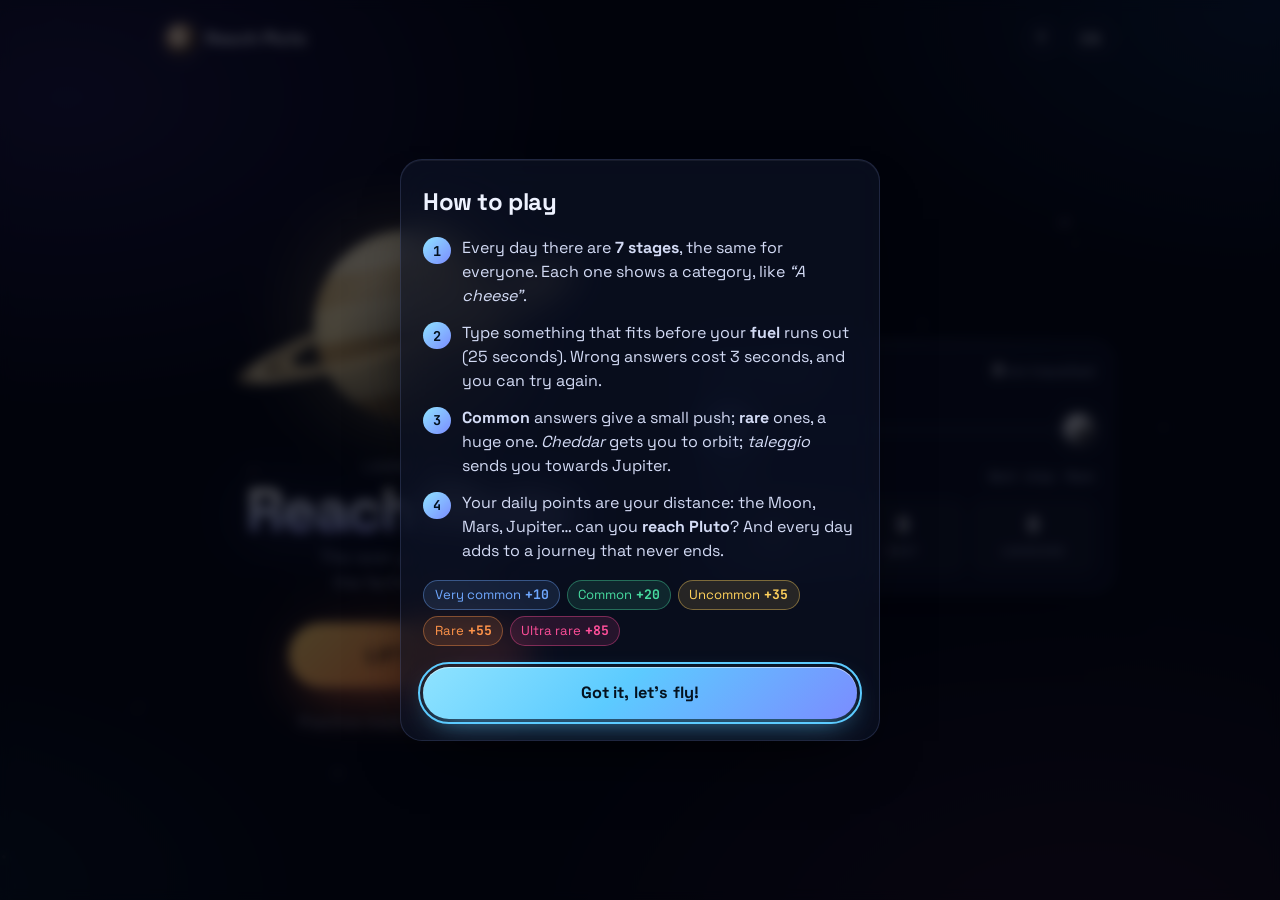
==== index.html @ 8d28c474 "Hasta Plutón: prototipo jugable del juego diario de palabras espacial - Reto diario de 7 etapas en e" ====
<!doctype html>
<html lang="es">
<head>
  <meta charset="utf-8">
  <meta name="viewport" content="width=device-width, initial-scale=1, viewport-fit=cover, interactive-widget=resizes-content">
  <meta name="theme-color" content="#03050e">
  <meta name="description" content="Juego diario de palabras: cuanto más rara tu respuesta, más lejos llega tu cohete.">
  <title>Hasta Plutón</title>
  <link rel="manifest" href="manifest.webmanifest">
  <link rel="icon" href="iconos/icono.svg" type="image/svg+xml">
  <link rel="apple-touch-icon" href="iconos/icono-192.png">
  <link rel="preload" href="fuentes/space-grotesk.woff2" as="font" type="font/woff2" crossorigin>
  <link rel="stylesheet" href="css/estilo.css">
  <script type="module" src="js/app.js"></script>
</head>
<body>
  <!-- Degradados del cohete: definidos una vez, en un SVG que siempre se pinta (si está oculto, no funcionan). -->
  <svg class="definiciones" width="0" height="0" aria-hidden="true" focusable="false">
    <defs>
      <linearGradient id="hp-cuerpo" x1="0" x2="1"><stop offset="0" stop-color="#cfd8ef"/><stop offset=".45" stop-color="#ffffff"/><stop offset="1" stop-color="#9aa6c8"/></linearGradient>
      <linearGradient id="hp-aleta" x1="0" x2="1"><stop offset="0" stop-color="#ff5f6d"/><stop offset="1" stop-color="#c2304a"/></linearGradient>
      <radialGradient id="hp-ventana" cx=".35" cy=".35"><stop offset="0" stop-color="#bff1ff"/><stop offset=".6" stop-color="#3a8dde"/><stop offset="1" stop-color="#173f78"/></radialGradient>
      <linearGradient id="hp-fuego" x1="0" x2="0" y1="0" y2="1"><stop offset="0" stop-color="#fff3b0"/><stop offset=".4" stop-color="#ffb23d"/><stop offset="1" stop-color="#ff4f3d" stop-opacity="0"/></linearGradient>
    </defs>
  </svg>
  <canvas id="cielo" aria-hidden="true"></canvas>
  <div class="nebulosa" aria-hidden="true"></div>

  <div class="app">
    <header class="barra">
      <button class="marca" data-accion="inicio" aria-label="Inicio">
        <span class="marca-logo" aria-hidden="true"></span>
        <span class="marca-nombre" data-t="titulo"></span>
      </button>
      <div class="barra-acciones">
        <button class="boton-icono" data-accion="ayuda" aria-label="?" data-t-aria="comoSeJuega">?</button>
        <button class="selector-idioma" data-accion="idioma" aria-label="Idioma"></button>
      </div>
    </header>

    <!-- ============ INICIO ============ -->
    <main class="pantalla" id="p-inicio">
      <section class="hero">
        <div class="hero-planeta" aria-hidden="true"><div class="planeta planeta-grande" data-planeta="saturno"></div></div>
        <p class="etiqueta" id="inicio-lanzamiento"></p>
        <h1 class="titulo-grande" data-t="titulo"></h1>
        <p class="lema" data-t="lema"></p>
        <button class="boton-despegar" data-accion="jugar">
          <span class="boton-despegar-brillo" aria-hidden="true"></span>
          <span id="texto-despegar" data-t="despegar"></span>
        </button>
        <p class="ya-jugado" id="ya-jugado" hidden></p>
        <div class="acciones-secundarias">
          <button class="boton-texto" data-accion="practica" data-t="practica"></button>
          <span aria-hidden="true">·</span>
          <button class="boton-texto" data-accion="ayuda" data-t="comoSeJuega"></button>
        </div>
      </section>

      <section class="panel viaje" id="panel-viaje">
        <div class="viaje-cabecera">
          <span class="etiqueta" data-t="tuViaje"></span>
          <span class="viaje-km"><b id="viaje-km">0</b> km <span data-t="recorridos"></span></span>
        </div>
        <div class="viaje-pista">
          <div class="viaje-linea"><div class="viaje-hecho" id="viaje-hecho"></div></div>
          <div class="planeta planeta-mini" id="viaje-desde"></div>
          <div class="viaje-cohete" id="viaje-cohete" aria-hidden="true"></div>
          <div class="planeta planeta-mini" id="viaje-hacia"></div>
        </div>
        <div class="viaje-pie"><span id="viaje-desde-txt"></span><span id="viaje-hacia-txt"></span></div>
        <div class="estadisticas" id="estadisticas"></div>
      </section>
    </main>

    <!-- ============ JUEGO ============ -->
    <main class="pantalla" id="p-juego" hidden>
      <aside class="altimetro" aria-hidden="true">
        <div class="altimetro-pista" id="altimetro"></div>
      </aside>

      <section class="juego">
        <div class="juego-cabecera">
          <span class="etiqueta" id="juego-etapa"></span>
          <span class="marcador"><b id="juego-puntos">0</b> <span data-t="puntos"></span></span>
        </div>
        <ol class="etapas" id="etapas"></ol>

        <article class="tarjeta-categoria" id="tarjeta">
          <div class="categoria-icono" id="categoria-icono"></div>
          <h2 class="categoria-nombre" id="categoria-nombre"></h2>

          <div class="combustible" aria-hidden="true">
            <div class="combustible-barra" id="combustible"></div>
          </div>
          <div class="combustible-texto"><span data-t="combustible"></span><b id="segundos">25</b></div>

          <form class="entrada" id="formulario" autocomplete="off">
            <input id="respuesta" name="respuesta" type="text" enterkeyhint="send" autocapitalize="off"
                   autocorrect="off" spellcheck="false" maxlength="60">
            <button type="submit" class="boton-enviar" aria-label="Enviar" data-t-aria="enviar">
              <svg viewBox="0 0 24 24" aria-hidden="true"><path d="M4 12h14M13 6l6 6-6 6" fill="none" stroke="currentColor" stroke-width="2.4" stroke-linecap="round" stroke-linejoin="round"/></svg>
            </button>
          </form>
          <p class="mensaje" id="mensaje" role="status" aria-live="polite"></p>
        </article>

        <!-- Resultado de la etapa -->
        <article class="tarjeta-resultado" id="resultado-etapa" hidden>
          <div class="resultado-puntos" id="resultado-puntos"></div>
          <div class="resultado-rareza" id="resultado-rareza"></div>
          <p class="resultado-respuesta" id="resultado-respuesta"></p>
          <div class="lejanas">
            <span class="etiqueta" data-t="respuestasLejanas"></span>
            <ul id="lejanas"></ul>
          </div>
          <button class="boton-principal" id="boton-siguiente" data-accion="siguiente"></button>
        </article>
      </section>
    </main>

    <!-- ============ RESULTADO ============ -->
    <main class="pantalla" id="p-resultado" hidden>
      <section class="final">
        <div class="final-escena" aria-hidden="true">
          <div class="planeta planeta-final" id="final-planeta"></div>
          <div class="final-cohete"></div>
        </div>
        <p class="etiqueta" id="final-etiqueta"></p>
        <h1 class="final-destino" id="final-destino"></h1>
        <p class="final-puntos"><b id="final-puntos">0</b> <span data-t="puntos"></span></p>
        <ol class="final-etapas" id="final-etapas"></ol>
        <div class="final-acciones">
          <button class="boton-principal" data-accion="compartir" id="boton-compartir" data-t="compartir"></button>
          <button class="boton-secundario" data-accion="otra" id="boton-otra"></button>
        </div>
        <p class="aviso-copiado" id="aviso-copiado" role="status" aria-live="polite"></p>
        <p class="proximo" id="proximo"></p>
      </section>
    </main>
  </div>

  <!-- ============ AYUDA ============ -->
  <dialog class="dialogo" id="dialogo-ayuda">
    <h2 data-t="comoSeJuega"></h2>
    <ol class="ayuda-pasos" id="ayuda-pasos"></ol>
    <div class="ayuda-rarezas" id="ayuda-rarezas"></div>
    <button class="boton-principal" data-accion="cerrar-ayuda" data-t="entendido"></button>
  </dialog>
</body>
</html>
---- css/estilo.css ----
/* ==========================================================================
   Hasta Plutón · Reach Pluto
   Espacio profundo, cristal y luz. Los planetas se dibujan solo con CSS.
   ========================================================================== */

@font-face { font-family: "Space Grotesk"; src: url("../fuentes/space-grotesk.woff2") format("woff2"); font-weight: 300 700; font-display: swap; }
@font-face { font-family: "JetBrains Mono"; src: url("../fuentes/jetbrains-mono.woff2") format("woff2"); font-weight: 400 700; font-display: swap; }

:root {
  color-scheme: dark;
  --fondo: #03050e;
  --texto: #eef2ff;
  --suave: #9aa6c8;
  --tenue: #5f6a8e;
  --cristal: rgba(14, 20, 40, .62);
  --cristal-borde: rgba(150, 175, 255, .16);
  --cristal-brillo: rgba(170, 200, 255, .35);
  --plasma: #5ccbff;
  --nebulosa: #9b7bff;
  --llama: #ff8a3d;
  --peligro: #ff5f6d;

  /* Colores de rareza: de frío (común) a caliente (rarísima) */
  --r0: #4a5373;
  --r1: #6fa8ff;
  --r2: #47dca0;
  --r3: #ffd25c;
  --r4: #ff944a;
  --r5: #ff4f9a;

  --fuente: "Space Grotesk", system-ui, -apple-system, "Segoe UI", Roboto, sans-serif;
  --mono: "JetBrains Mono", ui-monospace, Consolas, monospace;
  --radio: 22px;
}

* { box-sizing: border-box; }
html, body { height: 100%; }
body {
  margin: 0;
  background: var(--fondo);
  color: var(--texto);
  font: 16px/1.5 var(--fuente);
  -webkit-font-smoothing: antialiased;
  overflow-x: hidden;
}
button { font: inherit; color: inherit; cursor: pointer; }
[hidden] { display: none !important; }
.definiciones { position: absolute; width: 0; height: 0; overflow: hidden; }
b { font-weight: 700; }

/* ---------- Fondo: estrellas (canvas) + nebulosas ---------- */
#cielo { position: fixed; inset: 0; width: 100%; height: 100%; z-index: -2; display: block; }
.nebulosa {
  position: fixed; inset: -20%; z-index: -1; pointer-events: none;
  background:
    radial-gradient(40% 35% at 18% 22%, rgba(110, 80, 255, .20), transparent 70%),
    radial-gradient(35% 30% at 85% 15%, rgba(40, 140, 255, .16), transparent 70%),
    radial-gradient(45% 40% at 75% 90%, rgba(255, 90, 160, .10), transparent 70%),
    radial-gradient(30% 25% at 10% 85%, rgba(60, 200, 255, .08), transparent 70%);
  animation: deriva 60s ease-in-out infinite alternate;
}
@keyframes deriva { to { transform: translate(3%, -2%) rotate(3deg) scale(1.05); } }

/* ---------- Estructura ---------- */
.app {
  min-height: 100%;
  max-width: 560px;
  margin: 0 auto;
  padding: calc(env(safe-area-inset-top, 0px) + .75rem) 16px calc(env(safe-area-inset-bottom, 0px) + 2rem);
  display: flex; flex-direction: column;
}
.pantalla { flex: 1; display: flex; flex-direction: column; animation: entrar .5s cubic-bezier(.2, .8, .2, 1); }
@keyframes entrar { from { opacity: 0; transform: translateY(14px) scale(.985); } to { opacity: 1; transform: none; } }

.barra { display: flex; align-items: center; justify-content: space-between; gap: .75rem; margin-bottom: .5rem; }
.marca { display: flex; align-items: center; gap: .6rem; background: none; border: 0; padding: .25rem 0; }
.marca-logo {
  width: 30px; height: 30px; border-radius: 50%;
  background: radial-gradient(circle at 35% 30%, #f6e2c7, #c49a74 45%, #5a3d28 80%);
  box-shadow: 0 0 18px rgba(240, 200, 150, .35), inset -6px -5px 10px rgba(0, 0, 0, .55);
  position: relative;
}
.marca-logo::after { /* el «corazón» de Plutón */
  content: ""; position: absolute; left: 9px; top: 13px; width: 11px; height: 9px;
  background: rgba(255, 245, 230, .75); border-radius: 50% 50% 45% 55%;
  filter: blur(.5px);
}
.marca-nombre { font-weight: 700; letter-spacing: .02em; font-size: 1.05rem; }
.barra-acciones { display: flex; gap: .5rem; }
.boton-icono, .selector-idioma {
  height: 38px; min-width: 38px; padding: 0 .75rem;
  border-radius: 999px;
  border: 1px solid var(--cristal-borde);
  background: rgba(14, 20, 40, .55);
  backdrop-filter: blur(10px); -webkit-backdrop-filter: blur(10px);
  font-weight: 600; font-size: .9rem;
  transition: border-color .2s, background .2s;
}
.boton-icono:hover, .selector-idioma:hover { border-color: rgba(150, 190, 255, .45); background: rgba(30, 44, 80, .6); }
.selector-idioma { font-family: var(--mono); letter-spacing: .08em; }

.etiqueta {
  margin: 0;
  font: 600 .72rem var(--mono);
  letter-spacing: .18em; text-transform: uppercase;
  color: var(--suave);
}

/* Paneles de cristal */
.panel, .tarjeta-categoria, .tarjeta-resultado, .dialogo {
  position: relative;
  background: var(--cristal);
  border: 1px solid var(--cristal-borde);
  border-radius: var(--radio);
  backdrop-filter: blur(16px) saturate(130%);
  -webkit-backdrop-filter: blur(16px) saturate(130%);
  box-shadow: 0 30px 60px -30px rgba(0, 0, 0, .9), inset 0 1px 0 rgba(255, 255, 255, .06);
}
.panel::before, .tarjeta-categoria::before, .tarjeta-resultado::before {
  content: ""; position: absolute; inset: 0 12% auto; height: 1px;
  background: linear-gradient(90deg, transparent, var(--cristal-brillo), transparent);
}

/* ---------- Botones ---------- */
.boton-principal, .boton-secundario {
  display: inline-flex; align-items: center; justify-content: center; gap: .5rem;
  min-height: 52px; padding: 0 1.6rem;
  border-radius: 999px;
  font-weight: 700; font-size: 1.02rem; letter-spacing: .01em;
  transition: transform .15s, box-shadow .2s, filter .2s;
}
.boton-principal {
  border: 0;
  color: #04121f;
  background: linear-gradient(135deg, #8fe3ff, #5ccbff 45%, #7b8cff);
  box-shadow: 0 10px 30px -10px rgba(92, 203, 255, .8), inset 0 1px 0 rgba(255, 255, 255, .5);
}
.boton-principal:hover { filter: brightness(1.08); box-shadow: 0 14px 36px -10px rgba(92, 203, 255, 1); }
.boton-principal:active, .boton-secundario:active { transform: scale(.97); }
.boton-secundario { border: 1px solid var(--cristal-borde); background: rgba(14, 20, 40, .55); }
.boton-secundario:hover { border-color: rgba(150, 190, 255, .45); }
.boton-texto { background: none; border: 0; color: var(--suave); padding: .35rem .2rem; font-size: .95rem; }
.boton-texto:hover { color: var(--texto); }
:focus-visible { outline: 2px solid var(--plasma); outline-offset: 3px; }

/* ==========================================================================
   PLANETAS (solo CSS)
   ========================================================================== */
.planeta {
  --t: 64px;
  position: relative;
  width: var(--t); height: var(--t);
  border-radius: 50%;
  flex: none;
  background: var(--superficie, #888);
  box-shadow: 0 0 calc(var(--t) * .45) var(--halo, rgba(150, 180, 255, .25));
}
/* Sombreado de volumen: luz desde arriba a la izquierda */
.planeta::after {
  content: ""; position: absolute; inset: 0; border-radius: 50%;
  background: radial-gradient(circle at 32% 28%, rgba(255, 255, 255, .28), transparent 32%),
              radial-gradient(circle at 70% 75%, rgba(0, 0, 0, .72), transparent 62%);
  box-shadow: inset calc(var(--t) * -.12) calc(var(--t) * -.1) calc(var(--t) * .2) rgba(0, 0, 0, .55);
}

.planeta[data-planeta="tierra"], .planeta[data-planeta="orbita"] {
  --superficie:
    radial-gradient(ellipse 30% 22% at 38% 40%, #4fbf6a 60%, transparent 62%),
    radial-gradient(ellipse 22% 30% at 64% 62%, #3da95c 60%, transparent 62%),
    radial-gradient(ellipse 40% 12% at 50% 12%, rgba(255, 255, 255, .85) 50%, transparent 55%),
    radial-gradient(circle at 40% 35%, #6cc2ff, #1f6fe0 55%, #0c2c6e);
  --halo: rgba(80, 160, 255, .45);
}
.planeta[data-planeta="orbita"]::before {
  content: ""; position: absolute; inset: -22%; border-radius: 50%;
  border: 1.5px dashed rgba(150, 200, 255, .5);
  transform: rotateX(70deg); animation: orbitar 8s linear infinite;
}
.planeta[data-planeta="luna"] {
  --superficie:
    radial-gradient(circle at 30% 40%, #9a9da6 9%, transparent 10%),
    radial-gradient(circle at 62% 30%, #a3a6ae 6%, transparent 7%),
    radial-gradient(circle at 55% 65%, #8f929b 12%, transparent 13%),
    radial-gradient(circle at 40% 35%, #f0f1f4, #c3c6cf 55%, #6e727c);
  --halo: rgba(220, 225, 240, .35);
}
.planeta[data-planeta="marte"] {
  --superficie:
    radial-gradient(ellipse 30% 10% at 50% 6%, rgba(255, 240, 230, .8) 50%, transparent 55%),
    radial-gradient(ellipse 35% 18% at 45% 55%, #9c3a1c 50%, transparent 55%),
    radial-gradient(circle at 40% 35%, #ffb08a, #e0602f 50%, #6a1f0b);
  --halo: rgba(255, 110, 60, .45);
}
.planeta[data-planeta="asteroides"] {
  border-radius: 46% 54% 42% 58% / 55% 45% 55% 45%;
  --superficie:
    radial-gradient(circle at 30% 60%, #6e6152 10%, transparent 11%),
    radial-gradient(circle at 65% 35%, #6e6152 7%, transparent 8%),
    radial-gradient(circle at 40% 35%, #c8b8a2, #8b7a64 55%, #3a3127);
  --halo: rgba(200, 180, 150, .25);
}
.planeta[data-planeta="asteroides"]::before {
  content: ""; position: absolute; width: 28%; height: 24%; right: -30%; top: -8%;
  border-radius: 45% 55% 50% 50%;
  background: radial-gradient(circle at 35% 35%, #c2b29c, #6c5d4b);
  box-shadow: calc(var(--t) * -1.3) calc(var(--t) * 1.05) 0 calc(var(--t) * -.04) #8b7a64,
              calc(var(--t) * .15) calc(var(--t) * .95) 0 calc(var(--t) * -.06) #7a6a56;
}
.planeta[data-planeta="jupiter"] {
  --superficie:
    radial-gradient(ellipse 16% 10% at 64% 64%, #c4552e 60%, transparent 65%),
    linear-gradient(176deg, #e9d3b2 0 12%, #c98d5a 12% 20%, #f3e2c4 20% 30%, #b8743f 30% 40%,
                    #ecd4ae 40% 52%, #c4865a 52% 60%, #f1dfbf 60% 72%, #a8683b 72% 80%, #e2c49b 80%);
  --halo: rgba(240, 180, 110, .4);
}
.planeta[data-planeta="saturno"] {
  --superficie: linear-gradient(170deg, #f6e6b8 0 22%, #e2c27f 22% 36%, #f3dfa6 36% 52%, #cfa865 52% 64%, #eed79c 64% 80%, #c49d5c 80%);
  --halo: rgba(245, 215, 140, .4);
  overflow: visible;
}
.planeta[data-planeta="saturno"]::before {
  content: ""; position: absolute; left: -45%; right: -45%; top: 36%; bottom: 36%;
  border-radius: 50%;
  background: radial-gradient(ellipse at center, transparent 47%, rgba(230, 205, 150, .95) 49%,
              rgba(200, 170, 110, .6) 58%, rgba(250, 230, 180, .9) 62%, rgba(180, 150, 100, .5) 70%, transparent 72%);
  transform: rotate(-18deg);
  z-index: 2;
  /* La mitad trasera del anillo pasa por detrás del planeta: se oculta donde coincide con el disco
     (círculo de radio t/2 en el centro) en la mitad superior del anillo. */
  -webkit-mask-image: radial-gradient(circle at 50% 50%, transparent calc(var(--t) * .5 - .5px), #000 calc(var(--t) * .5 + .5px)),
                      linear-gradient(to bottom, transparent 50%, #000 50%);
  mask-image: radial-gradient(circle at 50% 50%, transparent calc(var(--t) * .5 - .5px), #000 calc(var(--t) * .5 + .5px)),
              linear-gradient(to bottom, transparent 50%, #000 50%);
  -webkit-mask-composite: source-over;
  mask-composite: add;
}
.planeta[data-planeta="urano"] {
  --superficie: radial-gradient(circle at 40% 35%, #e3fbfc, #8fe0e8 45%, #2c8c9c 80%, #11444d);
  --halo: rgba(120, 230, 240, .45);
}
.planeta[data-planeta="neptuno"] {
  --superficie:
    radial-gradient(ellipse 18% 10% at 40% 58%, #1a2c8a 60%, transparent 65%),
    radial-gradient(circle at 40% 35%, #a9c4ff, #3b62e6 50%, #13207a 85%);
  --halo: rgba(80, 120, 255, .5);
}
.planeta[data-planeta="pluton"] {
  --superficie:
    radial-gradient(ellipse 22% 20% at 58% 58%, rgba(255, 246, 232, .95) 55%, transparent 62%),
    radial-gradient(circle at 40% 35%, #f6e2c7, #c49a74 50%, #4a3424 85%);
  --halo: rgba(240, 210, 170, .4);
}
.planeta[data-planeta="kuiper"] {
  border-radius: 48% 52% 44% 56% / 52% 46% 54% 48%;
  --superficie: radial-gradient(circle at 40% 35%, #ffffff, #b9d6f2 45%, #5a7896 85%);
  --halo: rgba(190, 220, 255, .55);
}
.planeta[data-planeta="voyager"] {
  --superficie: radial-gradient(circle, #fff 0 8%, #b8d0ff 14%, rgba(80, 110, 220, .4) 35%, transparent 62%);
  --halo: rgba(170, 200, 255, .7);
  animation: latido 2.4s ease-in-out infinite;
}
.planeta[data-planeta="voyager"]::after { display: none; }
@keyframes latido { 50% { transform: scale(.85); opacity: .75; } }
@keyframes orbitar { to { transform: rotateX(70deg) rotate(360deg); } }

/* ==========================================================================
   COHETE (SVG generado en app.js)
   ========================================================================== */
.cohete { width: 100%; height: 100%; overflow: visible; }
.cohete .llama { transform-origin: 50% 0%; transform-box: fill-box; animation: llama .12s ease-in-out infinite alternate; }
.cohete .llama-interior { transform-origin: 50% 0%; transform-box: fill-box; animation: llama .09s ease-in-out infinite alternate-reverse; }
@keyframes llama { from { transform: scaleY(.82) scaleX(.94); } to { transform: scaleY(1.12) scaleX(1.04); } }

/* ==========================================================================
   INICIO
   ========================================================================== */
.hero { text-align: center; padding: 1.25rem 0 1.5rem; display: flex; flex-direction: column; align-items: center; }
.hero-planeta { height: 190px; display: grid; place-items: center; margin-bottom: .25rem; }
.planeta-grande { --t: 132px; animation: flotar 7s ease-in-out infinite; }
@keyframes flotar { 50% { transform: translateY(-10px) rotate(2deg); } }
.titulo-grande {
  margin: .35rem 0 .3rem;
  font-size: clamp(2.6rem, 11vw, 3.8rem);
  line-height: 1;
  font-weight: 700;
  letter-spacing: -.035em;
  background: linear-gradient(180deg, #ffffff 20%, #b9c8ff 70%, #8f7dff);
  -webkit-background-clip: text; background-clip: text; color: transparent;
  filter: drop-shadow(0 6px 30px rgba(120, 140, 255, .35));
}
.lema { text-wrap: balance; margin: 0 0 1.75rem; color: var(--suave); font-size: 1.05rem; max-width: 30ch; }

.boton-despegar {
  position: relative; overflow: hidden;
  min-width: 240px; min-height: 64px; padding: 0 2.5rem;
  border: 0; border-radius: 999px;
  font-size: 1.25rem; font-weight: 700; letter-spacing: .04em; text-transform: uppercase;
  color: #1a0a02;
  background: linear-gradient(135deg, #ffd36b, #ff8a3d 55%, #ff5f6d);
  box-shadow: 0 0 0 1px rgba(255, 200, 150, .35), 0 18px 50px -14px rgba(255, 120, 60, .95), 0 0 80px -20px rgba(255, 140, 80, .8);
  transition: transform .2s, box-shadow .2s;
  animation: respirar 3s ease-in-out infinite;
}
.boton-despegar:hover { transform: translateY(-2px) scale(1.02); }
.boton-despegar:active { transform: scale(.97); }
@keyframes respirar { 50% { box-shadow: 0 0 0 1px rgba(255, 200, 150, .5), 0 22px 60px -12px rgba(255, 120, 60, 1), 0 0 110px -16px rgba(255, 140, 80, 1); } }
.boton-despegar-brillo {
  position: absolute; inset: 0;
  background: linear-gradient(105deg, transparent 35%, rgba(255, 255, 255, .55) 50%, transparent 65%);
  transform: translateX(-120%);
  animation: brillo 3.4s ease-in-out infinite;
}
@keyframes brillo { 60%, 100% { transform: translateX(120%); } }
.boton-despegar.secundario {
  color: var(--texto);
  background: linear-gradient(135deg, rgba(60, 80, 140, .7), rgba(30, 40, 80, .7));
  box-shadow: 0 0 0 1px var(--cristal-borde), 0 18px 40px -18px rgba(0, 0, 0, .9);
  animation: none;
  font-size: 1rem; text-transform: none; letter-spacing: 0;
}
.ya-jugado { text-wrap: balance; margin: 1rem 0 0; color: var(--suave); font-size: .95rem; }
.ya-jugado b { font-family: var(--mono); color: var(--texto); }
.acciones-secundarias { display: flex; align-items: center; gap: .5rem; margin-top: 1.1rem; color: var(--tenue); }

.viaje { padding: 1.1rem 1.2rem 1.2rem; }
.viaje-cabecera { display: flex; justify-content: space-between; align-items: baseline; gap: .5rem; flex-wrap: wrap; }
.viaje-km { color: var(--suave); font-size: .9rem; }
.viaje-km b { font: 700 1.05rem var(--mono); color: var(--texto); }
.viaje-pista { position: relative; display: flex; align-items: center; justify-content: space-between; height: 64px; margin: .9rem 0 .4rem; }
.planeta-mini { --t: 30px; z-index: 1; }
.viaje-linea { position: absolute; left: 22px; right: 22px; top: 50%; height: 2px; background: repeating-linear-gradient(90deg, rgba(150, 180, 255, .35) 0 6px, transparent 6px 12px); }
.viaje-hecho { height: 100%; width: 0; background: linear-gradient(90deg, rgba(255, 138, 61, 0), var(--llama)); box-shadow: 0 0 12px rgba(255, 138, 61, .8); transition: width 1.2s cubic-bezier(.2, .8, .2, 1); }
.viaje-cohete { position: absolute; top: 50%; width: 34px; height: 34px; transform: translate(-50%, -50%) rotate(90deg); left: 22px; transition: left 1.2s cubic-bezier(.2, .8, .2, 1); z-index: 2; filter: drop-shadow(0 0 8px rgba(92, 203, 255, .7)); }
.viaje-pie { display: flex; justify-content: space-between; font: .78rem var(--mono); color: var(--suave); }
.estadisticas { display: grid; grid-template-columns: repeat(3, 1fr); gap: .5rem; margin-top: 1rem; }
.estadistica { text-align: center; padding: .6rem .3rem; border-radius: 14px; background: rgba(255, 255, 255, .03); border: 1px solid rgba(150, 175, 255, .08); }
.estadistica b { display: block; font: 700 1.3rem var(--mono); }
.estadistica span { font-size: .72rem; color: var(--suave); text-transform: uppercase; letter-spacing: .08em; }

/* ==========================================================================
   JUEGO
   ========================================================================== */
#p-juego { gap: .9rem; }
.juego { display: flex; flex-direction: column; gap: .9rem; }
.juego-cabecera { display: flex; justify-content: space-between; align-items: baseline; }
.marcador { color: var(--suave); }
.marcador b { font: 700 1.5rem var(--mono); color: var(--texto); display: inline-block; min-width: 2ch; text-align: right; }
.marcador b.sube { animation: sube .6s ease-out; }
@keyframes sube { 30% { transform: scale(1.35); color: var(--r3); text-shadow: 0 0 20px var(--r3); } }

.etapas { list-style: none; margin: 0; padding: 0; display: grid; grid-template-columns: repeat(7, 1fr); gap: .4rem; }
.etapas li { height: 6px; border-radius: 999px; background: rgba(150, 175, 255, .14); transition: background .4s, box-shadow .4s; }
.etapas li.actual { background: rgba(150, 200, 255, .5); animation: parpadeo 1.4s ease-in-out infinite; }
.etapas li[data-r] { background: var(--c); box-shadow: 0 0 10px var(--c); }
@keyframes parpadeo { 50% { opacity: .45; } }

/* Altímetro: horizontal en móvil, vertical en pantallas anchas */
.altimetro { position: relative; height: 54px; margin: 0 6px; }
.altimetro-pista { position: absolute; inset: 0; }
.altimetro-pista::before { content: ""; position: absolute; left: 0; right: 0; top: 50%; height: 2px; background: repeating-linear-gradient(90deg, rgba(150, 180, 255, .3) 0 4px, transparent 4px 9px); }
.alt-planeta { position: absolute; top: 50%; left: var(--pos); transform: translate(-50%, -50%); display: grid; place-items: center; }
.alt-planeta .planeta { --t: 16px; transition: transform .4s, filter .4s; }
.alt-planeta.pasado .planeta { transform: scale(1.35); filter: brightness(1.3); }
.alt-planeta span { display: none; }
.alt-cohete { position: absolute; top: 50%; left: var(--pos); width: 30px; height: 30px; transform: translate(-50%, -50%) rotate(90deg); transition: left 1s cubic-bezier(.2, .9, .25, 1.15), bottom 1s cubic-bezier(.2, .9, .25, 1.15); z-index: 2; filter: drop-shadow(0 0 8px rgba(92, 203, 255, .8)); }
.alt-estela { position: absolute; top: calc(50% - 1px); left: 0; width: var(--pos); height: 3px; background: linear-gradient(90deg, transparent, var(--llama)); box-shadow: 0 0 10px var(--llama); transition: width 1s cubic-bezier(.2, .9, .25, 1.15), height 1s cubic-bezier(.2, .9, .25, 1.15); border-radius: 3px; }

.tarjeta-categoria { padding: 1.6rem 1.25rem 1.25rem; text-align: center; overflow: hidden; }
.tarjeta-categoria.entra { animation: tarjeta-entra .55s cubic-bezier(.2, .9, .3, 1.2); }
@keyframes tarjeta-entra { from { opacity: 0; transform: translateY(30px) scale(.92) rotateX(12deg); } }
.categoria-icono {
  width: 84px; height: 84px; margin: 0 auto .75rem;
  display: grid; place-items: center;
  font-size: 2.6rem;
  border-radius: 50%;
  background: radial-gradient(circle at 35% 30%, rgba(140, 170, 255, .35), rgba(60, 80, 160, .15) 60%, transparent 72%);
  box-shadow: 0 0 0 1px rgba(150, 180, 255, .2), 0 0 40px -6px rgba(110, 140, 255, .55);
  animation: flotar 5s ease-in-out infinite;
}
.categoria-nombre { text-wrap: balance; margin: 0 0 1.2rem; font-size: clamp(1.6rem, 7vw, 2.15rem); line-height: 1.1; letter-spacing: -.02em; font-weight: 700; }

.combustible { height: 10px; border-radius: 999px; background: rgba(255, 255, 255, .06); overflow: hidden; border: 1px solid rgba(150, 175, 255, .12); }
.combustible-barra {
  height: 100%; width: 100%;
  border-radius: 999px;
  background: linear-gradient(90deg, #5ccbff, #8f7dff 60%, #ff8a3d);
  box-shadow: 0 0 14px rgba(120, 160, 255, .7);
  transform-origin: left;
}
.combustible-texto { display: flex; justify-content: space-between; margin: .4rem .1rem 1rem; font: .72rem var(--mono); letter-spacing: .14em; text-transform: uppercase; color: var(--suave); }
.combustible-texto b { color: var(--texto); font-size: .85rem; letter-spacing: 0; }
.tarjeta-categoria.poco .combustible-barra { background: linear-gradient(90deg, #ff5f6d, #ff8a3d); box-shadow: 0 0 16px rgba(255, 95, 109, .9); animation: alarma .5s ease-in-out infinite alternate; }
.tarjeta-categoria.poco .combustible-texto b { color: var(--peligro); }
@keyframes alarma { to { opacity: .55; } }

.entrada { display: flex; gap: .5rem; }
.entrada input {
  flex: 1; min-width: 0;
  height: 58px; padding: 0 1.1rem;
  border-radius: 18px;
  border: 1px solid rgba(150, 175, 255, .25);
  background: rgba(3, 6, 18, .7);
  color: var(--texto);
  font: 500 1.2rem var(--fuente);
  transition: border-color .2s, box-shadow .2s;
}
.entrada input::placeholder { color: var(--tenue); }
.entrada input:focus { outline: none; border-color: var(--plasma); box-shadow: 0 0 0 4px rgba(92, 203, 255, .15), 0 0 30px -8px rgba(92, 203, 255, .6); }
.entrada.error input { border-color: var(--peligro); box-shadow: 0 0 0 4px rgba(255, 95, 109, .15); animation: temblor .4s; }
@keyframes temblor { 20%, 60% { transform: translateX(-7px); } 40%, 80% { transform: translateX(7px); } }
.boton-enviar {
  width: 58px; height: 58px; flex: none;
  border: 0; border-radius: 18px;
  display: grid; place-items: center;
  color: #04121f;
  background: linear-gradient(135deg, #8fe3ff, #5ccbff 50%, #7b8cff);
  box-shadow: 0 8px 24px -8px rgba(92, 203, 255, .9);
}
.boton-enviar svg { width: 26px; height: 26px; }
.mensaje { min-height: 1.5em; margin: .7rem 0 0; font-size: .95rem; color: var(--suave); }
.mensaje.error { color: #ff9aa4; }

/* Resultado de cada etapa */
.tarjeta-resultado { padding: 1.6rem 1.25rem 1.3rem; text-align: center; --c: var(--r0); animation: tarjeta-entra .5s cubic-bezier(.2, .9, .3, 1.2); }
.resultado-puntos { font: 700 clamp(3.2rem, 15vw, 4.6rem) var(--mono); line-height: 1; color: var(--c); text-shadow: 0 0 40px var(--c); letter-spacing: -.04em; }
.resultado-rareza {
  display: inline-block; margin: .7rem 0 .2rem;
  padding: .25rem .8rem; border-radius: 999px;
  font: 700 .78rem var(--mono); letter-spacing: .14em; text-transform: uppercase;
  color: var(--c); background: color-mix(in srgb, var(--c) 14%, transparent); border: 1px solid color-mix(in srgb, var(--c) 45%, transparent);
}
.resultado-respuesta { margin: .5rem 0 1.1rem; font-size: 1.25rem; font-weight: 600; }
.resultado-respuesta small { display: block; font-size: .8rem; color: var(--suave); font-weight: 400; }
.lejanas { text-align: left; padding: .9rem 1rem; border-radius: 16px; background: rgba(255, 255, 255, .03); border: 1px solid rgba(150, 175, 255, .08); margin-bottom: 1.2rem; }
.lejanas ul { list-style: none; margin: .55rem 0 0; padding: 0; display: flex; flex-wrap: wrap; gap: .4rem; }
.lejanas li { padding: .3rem .7rem; border-radius: 999px; font-size: .92rem; background: color-mix(in srgb, var(--c) 12%, transparent); border: 1px solid color-mix(in srgb, var(--c) 35%, transparent); }
.lejanas li small { font-family: var(--mono); color: var(--c); margin-left: .3rem; }
.tarjeta-resultado .boton-principal { width: 100%; }

/* Puntos flotantes y explosión de partículas */
.flotante { position: fixed; z-index: 50; pointer-events: none; font: 700 2.4rem var(--mono); color: var(--c); text-shadow: 0 0 24px var(--c); animation: flotante 1.3s cubic-bezier(.15, .8, .3, 1) forwards; }
@keyframes flotante { 0% { opacity: 0; transform: translate(-50%, 10px) scale(.6); } 20% { opacity: 1; transform: translate(-50%, -20px) scale(1.15); } 100% { opacity: 0; transform: translate(-50%, -110px) scale(1); } }
.particula { position: fixed; z-index: 49; width: 8px; height: 8px; border-radius: 50%; pointer-events: none; background: var(--c); box-shadow: 0 0 10px var(--c); animation: particula 1.1s cubic-bezier(.1, .7, .3, 1) forwards; }
@keyframes particula { to { transform: translate(var(--dx), var(--dy)) scale(0); opacity: 0; } }

/* ==========================================================================
   RESULTADO FINAL
   ========================================================================== */
.final { text-align: center; display: flex; flex-direction: column; align-items: center; padding-top: .5rem; }
.final-escena { position: relative; width: 260px; height: 230px; margin-bottom: .5rem; }
.planeta-final { --t: 168px; position: absolute; left: 50%; top: 50%; transform: translate(-50%, -50%); animation: aparecer-planeta 1.4s cubic-bezier(.2, .8, .2, 1); }
@keyframes aparecer-planeta { from { opacity: 0; transform: translate(-50%, -50%) scale(.3); filter: blur(10px); } }
.final-cohete { position: absolute; width: 46px; height: 46px; left: 8%; bottom: 6%; transform: rotate(45deg); animation: llegar 1.8s cubic-bezier(.15, .85, .3, 1); filter: drop-shadow(0 0 10px rgba(92, 203, 255, .8)); z-index: 3; }
@keyframes llegar { from { left: -30%; bottom: -40%; opacity: 0; } }
.final-destino {
  margin: .25rem 0 .1rem;
  font-size: clamp(2.2rem, 10vw, 3.2rem); line-height: 1.05; letter-spacing: -.03em;
  background: linear-gradient(180deg, #fff 30%, #c6d2ff);
  -webkit-background-clip: text; background-clip: text; color: transparent;
}
.final-puntos { margin: 0 0 1.1rem; color: var(--suave); font-size: 1.05rem; }
.final-puntos b { font: 700 1.6rem var(--mono); color: var(--texto); }
.final-etapas { list-style: none; margin: 0 0 1.3rem; padding: 0; width: 100%; display: grid; gap: .45rem; }
.final-etapas li {
  display: grid; grid-template-columns: 2rem 1fr auto; align-items: center; gap: .6rem;
  padding: .55rem .8rem; border-radius: 14px; text-align: left;
  background: linear-gradient(90deg, color-mix(in srgb, var(--c) 16%, transparent), rgba(14, 20, 40, .5) 60%);
  border: 1px solid color-mix(in srgb, var(--c) 30%, transparent);
  animation: entrar .5s both;
}
.final-etapas .fe-icono { font-size: 1.3rem; }
.final-etapas .fe-texto { min-width: 0; }
.final-etapas .fe-texto small { display: block; color: var(--suave); font-size: .76rem; }
.final-etapas .fe-texto span { display: block; font-weight: 600; white-space: nowrap; overflow: hidden; text-overflow: ellipsis; }
.final-etapas .fe-puntos { font: 700 1rem var(--mono); color: var(--c); }
.final-acciones { display: flex; flex-wrap: wrap; justify-content: center; gap: .6rem; width: 100%; }
.final-acciones > * { flex: 1 1 180px; }
.aviso-copiado { min-height: 1.4em; margin: .7rem 0 0; color: var(--r2); font-size: .92rem; }
.proximo { margin: .4rem 0 0; color: var(--suave); font-size: .92rem; }
.proximo b { font-family: var(--mono); color: var(--texto); }

/* ==========================================================================
   AYUDA
   ========================================================================== */
.dialogo { width: min(92vw, 480px); max-height: 88vh; padding: 1.5rem 1.4rem 1.3rem; color: var(--texto); overflow: auto; }
.dialogo::backdrop { background: rgba(2, 4, 12, .7); backdrop-filter: blur(6px); }
.dialogo[open] { animation: entrar .35s cubic-bezier(.2, .8, .2, 1); }
.dialogo h2 { margin: 0 0 1rem; font-size: 1.5rem; letter-spacing: -.02em; }
.ayuda-pasos { margin: 0 0 1.1rem; padding: 0; list-style: none; counter-reset: paso; display: grid; gap: .8rem; }
.ayuda-pasos li { counter-increment: paso; position: relative; padding-left: 2.4rem; color: #d3dbf5; }
.ayuda-pasos li::before {
  content: counter(paso); position: absolute; left: 0; top: .05rem;
  width: 1.7rem; height: 1.7rem; border-radius: 50%; display: grid; place-items: center;
  font: 700 .85rem var(--mono); color: #04121f; background: linear-gradient(135deg, #8fe3ff, #7b8cff);
}
.ayuda-rarezas { display: flex; flex-wrap: wrap; gap: .4rem; margin-bottom: 1.3rem; }
.ayuda-rarezas span { padding: .25rem .65rem; border-radius: 999px; font-size: .82rem; color: var(--c); background: color-mix(in srgb, var(--c) 12%, transparent); border: 1px solid color-mix(in srgb, var(--c) 40%, transparent); }
.ayuda-rarezas span b { font-family: var(--mono); margin-left: .25rem; }
.dialogo .boton-principal { width: 100%; }

/* ==========================================================================
   Pantallas anchas
   ========================================================================== */
@media (min-width: 900px) {
  .app { max-width: 980px; padding-top: 1.25rem; }
  #p-inicio { display: grid; grid-template-columns: 1.15fr 1fr; align-items: center; gap: 2.5rem; }
  .hero { padding: 2rem 0; }
  .hero-planeta { height: 260px; }
  .planeta-grande { --t: 190px; }
  #p-juego { display: grid; grid-template-columns: 120px minmax(0, 600px); justify-content: center; gap: 2rem; align-items: start; }
  .altimetro { height: min(70vh, 620px); margin: 3.2rem 0 0; }
  .altimetro-pista::before { left: 50%; right: auto; top: 0; bottom: 0; width: 2px; height: auto;
    background: repeating-linear-gradient(180deg, rgba(150, 180, 255, .3) 0 4px, transparent 4px 9px); }
  .alt-planeta { left: 50%; top: auto; bottom: var(--pos); transform: translate(-50%, 50%); }
  .alt-planeta .planeta { --t: 22px; }
  .alt-planeta span { display: block; position: absolute; left: calc(50% + 20px); white-space: nowrap; font: .68rem var(--mono); color: var(--tenue); letter-spacing: .06em; }
  .alt-planeta.pasado span { color: var(--suave); }
  .alt-cohete { left: 50%; top: auto; bottom: var(--pos); transform: translate(-50%, 50%); width: 38px; height: 38px; transition: bottom 1s cubic-bezier(.2, .9, .25, 1.15); }
  .alt-estela { left: calc(50% - 1.5px); top: auto; bottom: 0; width: 3px; height: var(--pos); background: linear-gradient(0deg, transparent, var(--llama)); }
  .final-escena { width: 320px; height: 280px; }
  .planeta-final { --t: 210px; }
}

@media (prefers-reduced-motion: reduce) {
  *, *::before, *::after { animation: none !important; transition: none !important; }
}
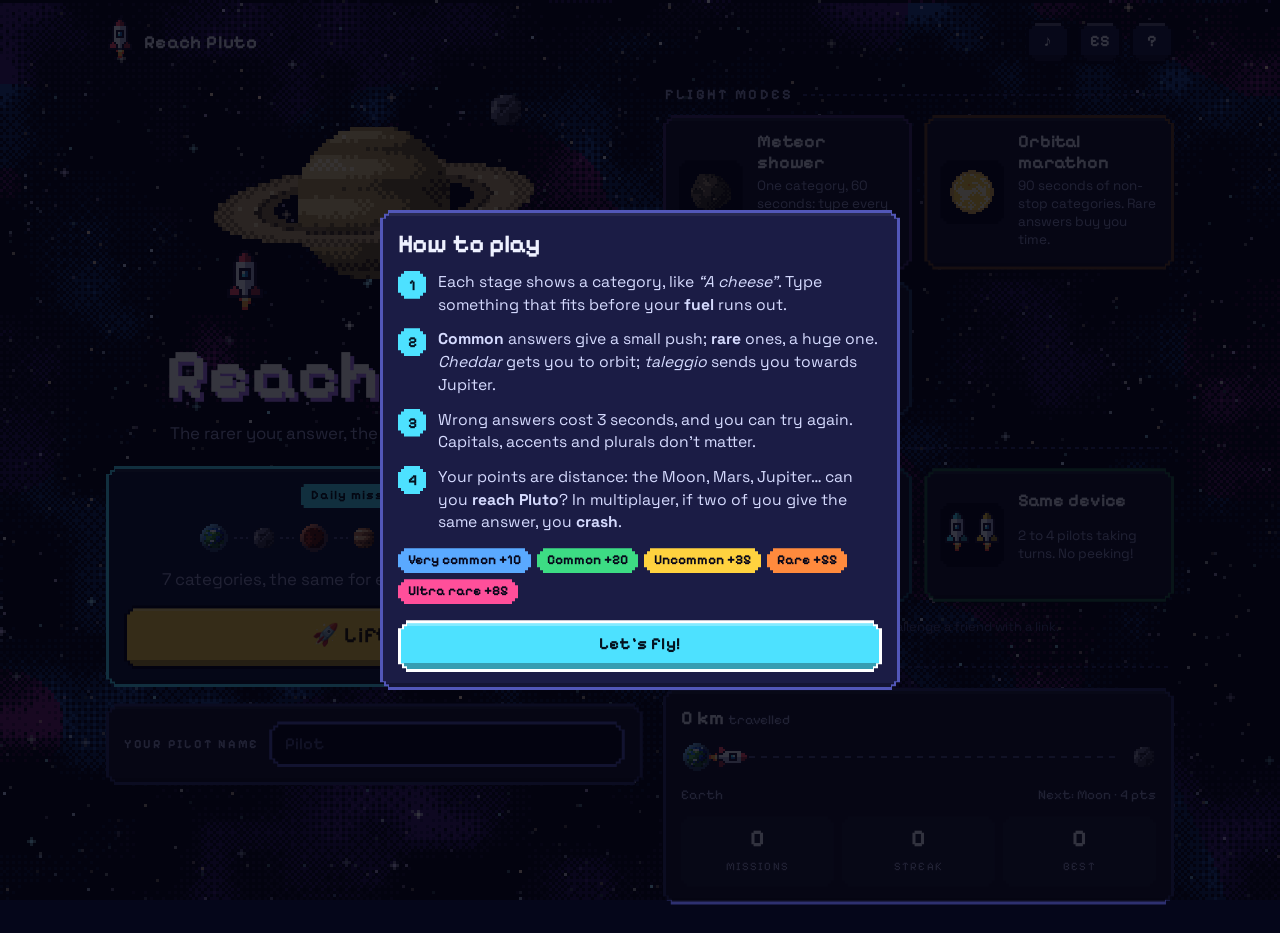
==== commit ad28acc1: "Rediseño pixel art, modos nuevos y multijugador - Interfaz nueva en pixel art: planetas y cohetes pr" ====
--- a/index.html
+++ b/index.html
@@ -3,149 +3,42 @@
 <head>
   <meta charset="utf-8">
   <meta name="viewport" content="width=device-width, initial-scale=1, viewport-fit=cover, interactive-widget=resizes-content">
-  <meta name="theme-color" content="#03050e">
+  <meta name="theme-color" content="#05061a">
   <meta name="description" content="Juego diario de palabras: cuanto más rara tu respuesta, más lejos llega tu cohete.">
   <title>Hasta Plutón</title>
   <link rel="manifest" href="manifest.webmanifest">
   <link rel="icon" href="iconos/icono.svg" type="image/svg+xml">
   <link rel="apple-touch-icon" href="iconos/icono-192.png">
-  <link rel="preload" href="fuentes/space-grotesk.woff2" as="font" type="font/woff2" crossorigin>
+  <link rel="preload" href="fuentes/pixelify-sans.woff2" as="font" type="font/woff2" crossorigin>
   <link rel="stylesheet" href="css/estilo.css">
   <script type="module" src="js/app.js"></script>
 </head>
 <body>
-  <!-- Degradados del cohete: definidos una vez, en un SVG que siempre se pinta (si está oculto, no funcionan). -->
-  <svg class="definiciones" width="0" height="0" aria-hidden="true" focusable="false">
-    <defs>
-      <linearGradient id="hp-cuerpo" x1="0" x2="1"><stop offset="0" stop-color="#cfd8ef"/><stop offset=".45" stop-color="#ffffff"/><stop offset="1" stop-color="#9aa6c8"/></linearGradient>
-      <linearGradient id="hp-aleta" x1="0" x2="1"><stop offset="0" stop-color="#ff5f6d"/><stop offset="1" stop-color="#c2304a"/></linearGradient>
-      <radialGradient id="hp-ventana" cx=".35" cy=".35"><stop offset="0" stop-color="#bff1ff"/><stop offset=".6" stop-color="#3a8dde"/><stop offset="1" stop-color="#173f78"/></radialGradient>
-      <linearGradient id="hp-fuego" x1="0" x2="0" y1="0" y2="1"><stop offset="0" stop-color="#fff3b0"/><stop offset=".4" stop-color="#ffb23d"/><stop offset="1" stop-color="#ff4f3d" stop-opacity="0"/></linearGradient>
-    </defs>
-  </svg>
-  <canvas id="cielo" aria-hidden="true"></canvas>
-  <div class="nebulosa" aria-hidden="true"></div>
+  <canvas id="fondo" aria-hidden="true"></canvas>
 
   <div class="app">
     <header class="barra">
-      <button class="marca" data-accion="inicio" aria-label="Inicio">
-        <span class="marca-logo" aria-hidden="true"></span>
-        <span class="marca-nombre" data-t="titulo"></span>
+      <button class="marca" id="ir-inicio" aria-label="Inicio">
+        <i data-cohete="#ff4f6a" data-escala="2"></i>
+        <span id="marca-nombre">Hasta Plutón</span>
       </button>
       <div class="barra-acciones">
-        <button class="boton-icono" data-accion="ayuda" aria-label="?" data-t-aria="comoSeJuega">?</button>
-        <button class="selector-idioma" data-accion="idioma" aria-label="Idioma"></button>
+        <button class="btn icono" id="boton-sonido" aria-label="Sonido">♪</button>
+        <button class="btn icono" id="boton-idioma" aria-label="Idioma">EN</button>
+        <button class="btn icono" id="boton-ayuda" aria-label="?">?</button>
       </div>
     </header>
 
-    <!-- ============ INICIO ============ -->
-    <main class="pantalla" id="p-inicio">
-      <section class="hero">
-        <div class="hero-planeta" aria-hidden="true"><div class="planeta planeta-grande" data-planeta="saturno"></div></div>
-        <p class="etiqueta" id="inicio-lanzamiento"></p>
-        <h1 class="titulo-grande" data-t="titulo"></h1>
-        <p class="lema" data-t="lema"></p>
-        <button class="boton-despegar" data-accion="jugar">
-          <span class="boton-despegar-brillo" aria-hidden="true"></span>
-          <span id="texto-despegar" data-t="despegar"></span>
-        </button>
-        <p class="ya-jugado" id="ya-jugado" hidden></p>
-        <div class="acciones-secundarias">
-          <button class="boton-texto" data-accion="practica" data-t="practica"></button>
-          <span aria-hidden="true">·</span>
-          <button class="boton-texto" data-accion="ayuda" data-t="comoSeJuega"></button>
-        </div>
-      </section>
-
-      <section class="panel viaje" id="panel-viaje">
-        <div class="viaje-cabecera">
-          <span class="etiqueta" data-t="tuViaje"></span>
-          <span class="viaje-km"><b id="viaje-km">0</b> km <span data-t="recorridos"></span></span>
-        </div>
-        <div class="viaje-pista">
-          <div class="viaje-linea"><div class="viaje-hecho" id="viaje-hecho"></div></div>
-          <div class="planeta planeta-mini" id="viaje-desde"></div>
-          <div class="viaje-cohete" id="viaje-cohete" aria-hidden="true"></div>
-          <div class="planeta planeta-mini" id="viaje-hacia"></div>
-        </div>
-        <div class="viaje-pie"><span id="viaje-desde-txt"></span><span id="viaje-hacia-txt"></span></div>
-        <div class="estadisticas" id="estadisticas"></div>
-      </section>
-    </main>
-
-    <!-- ============ JUEGO ============ -->
-    <main class="pantalla" id="p-juego" hidden>
-      <aside class="altimetro" aria-hidden="true">
-        <div class="altimetro-pista" id="altimetro"></div>
-      </aside>
-
-      <section class="juego">
-        <div class="juego-cabecera">
-          <span class="etiqueta" id="juego-etapa"></span>
-          <span class="marcador"><b id="juego-puntos">0</b> <span data-t="puntos"></span></span>
-        </div>
-        <ol class="etapas" id="etapas"></ol>
-
-        <article class="tarjeta-categoria" id="tarjeta">
-          <div class="categoria-icono" id="categoria-icono"></div>
-          <h2 class="categoria-nombre" id="categoria-nombre"></h2>
-
-          <div class="combustible" aria-hidden="true">
-            <div class="combustible-barra" id="combustible"></div>
-          </div>
-          <div class="combustible-texto"><span data-t="combustible"></span><b id="segundos">25</b></div>
-
-          <form class="entrada" id="formulario" autocomplete="off">
-            <input id="respuesta" name="respuesta" type="text" enterkeyhint="send" autocapitalize="off"
-                   autocorrect="off" spellcheck="false" maxlength="60">
-            <button type="submit" class="boton-enviar" aria-label="Enviar" data-t-aria="enviar">
-              <svg viewBox="0 0 24 24" aria-hidden="true"><path d="M4 12h14M13 6l6 6-6 6" fill="none" stroke="currentColor" stroke-width="2.4" stroke-linecap="round" stroke-linejoin="round"/></svg>
-            </button>
-          </form>
-          <p class="mensaje" id="mensaje" role="status" aria-live="polite"></p>
-        </article>
-
-        <!-- Resultado de la etapa -->
-        <article class="tarjeta-resultado" id="resultado-etapa" hidden>
-          <div class="resultado-puntos" id="resultado-puntos"></div>
-          <div class="resultado-rareza" id="resultado-rareza"></div>
-          <p class="resultado-respuesta" id="resultado-respuesta"></p>
-          <div class="lejanas">
-            <span class="etiqueta" data-t="respuestasLejanas"></span>
-            <ul id="lejanas"></ul>
-          </div>
-          <button class="boton-principal" id="boton-siguiente" data-accion="siguiente"></button>
-        </article>
-      </section>
-    </main>
-
-    <!-- ============ RESULTADO ============ -->
-    <main class="pantalla" id="p-resultado" hidden>
-      <section class="final">
-        <div class="final-escena" aria-hidden="true">
-          <div class="planeta planeta-final" id="final-planeta"></div>
-          <div class="final-cohete"></div>
-        </div>
-        <p class="etiqueta" id="final-etiqueta"></p>
-        <h1 class="final-destino" id="final-destino"></h1>
-        <p class="final-puntos"><b id="final-puntos">0</b> <span data-t="puntos"></span></p>
-        <ol class="final-etapas" id="final-etapas"></ol>
-        <div class="final-acciones">
-          <button class="boton-principal" data-accion="compartir" id="boton-compartir" data-t="compartir"></button>
-          <button class="boton-secundario" data-accion="otra" id="boton-otra"></button>
-        </div>
-        <p class="aviso-copiado" id="aviso-copiado" role="status" aria-live="polite"></p>
-        <p class="proximo" id="proximo"></p>
-      </section>
-    </main>
+    <main id="pantalla" class="pantalla"></main>
   </div>
 
-  <!-- ============ AYUDA ============ -->
   <dialog class="dialogo" id="dialogo-ayuda">
-    <h2 data-t="comoSeJuega"></h2>
-    <ol class="ayuda-pasos" id="ayuda-pasos"></ol>
-    <div class="ayuda-rarezas" id="ayuda-rarezas"></div>
-    <button class="boton-principal" data-accion="cerrar-ayuda" data-t="entendido"></button>
+    <div class="caja clara">
+      <h2 id="ayuda-titulo"></h2>
+      <ol class="ayuda-pasos" id="ayuda-pasos"></ol>
+      <div class="ayuda-rarezas" id="ayuda-rarezas"></div>
+      <button class="btn cian ancho" id="cerrar-ayuda"></button>
+    </div>
   </dialog>
 </body>
 </html>
--- a/css/estilo.css
+++ b/css/estilo.css
@@ -1,525 +1,413 @@
 /* ==========================================================================
-   Hasta Plutón · Reach Pluto
-   Espacio profundo, cristal y luz. Los planetas se dibujan solo con CSS.
-   ========================================================================== */
-
+   Hasta Plutón · pixel art moderno
+   Paneles y botones con esquinas en escalón, sombras duras, tipografía pixel,
+   sprites en <canvas> escalados con image-rendering: pixelated.
+   ========================================================================== */
+
+@font-face { font-family: "Pixelify Sans"; src: url("../fuentes/pixelify-sans.woff2") format("woff2"); font-weight: 400 700; font-display: swap; }
 @font-face { font-family: "Space Grotesk"; src: url("../fuentes/space-grotesk.woff2") format("woff2"); font-weight: 300 700; font-display: swap; }
-@font-face { font-family: "JetBrains Mono"; src: url("../fuentes/jetbrains-mono.woff2") format("woff2"); font-weight: 400 700; font-display: swap; }
 
 :root {
   color-scheme: dark;
-  --fondo: #03050e;
-  --texto: #eef2ff;
-  --suave: #9aa6c8;
-  --tenue: #5f6a8e;
-  --cristal: rgba(14, 20, 40, .62);
-  --cristal-borde: rgba(150, 175, 255, .16);
-  --cristal-brillo: rgba(170, 200, 255, .35);
-  --plasma: #5ccbff;
-  --nebulosa: #9b7bff;
-  --llama: #ff8a3d;
-  --peligro: #ff5f6d;
-
-  /* Colores de rareza: de frío (común) a caliente (rarísima) */
-  --r0: #4a5373;
-  --r1: #6fa8ff;
-  --r2: #47dca0;
-  --r3: #ffd25c;
-  --r4: #ff944a;
-  --r5: #ff4f9a;
-
-  --fuente: "Space Grotesk", system-ui, -apple-system, "Segoe UI", Roboto, sans-serif;
-  --mono: "JetBrains Mono", ui-monospace, Consolas, monospace;
-  --radio: 22px;
+  --fondo: #05061a;
+  --tinta: #eef1ff;
+  --tenue: #9a9fd0;
+  --apagado: #4c5087;
+  --panel: #12132f;
+  --panel-2: #1b1c45;
+  --borde: #2e3070;
+  --borde-claro: #5257b8;
+  --negro: #07071a;
+
+  --cian: #4de1ff;
+  --rosa: #ff4f9a;
+  --amarillo: #ffd23f;
+  --naranja: #ff8a3d;
+  --verde: #3ddc84;
+  --violeta: #b77dff;
+  --rojo: #ff4f6a;
+
+  --pixel: "Pixelify Sans", ui-monospace, monospace;
+  --texto: "Space Grotesk", system-ui, sans-serif;
+
+  /* Esquinas en escalón: dos peldaños de 4 px (exterior) y de 3 px (interior) */
+  --muesca: polygon(0 8px, 4px 8px, 4px 4px, 8px 4px, 8px 0, calc(100% - 8px) 0, calc(100% - 8px) 4px, calc(100% - 4px) 4px, calc(100% - 4px) 8px, 100% 8px,
+    100% calc(100% - 8px), calc(100% - 4px) calc(100% - 8px), calc(100% - 4px) calc(100% - 4px), calc(100% - 8px) calc(100% - 4px), calc(100% - 8px) 100%,
+    8px 100%, 8px calc(100% - 4px), 4px calc(100% - 4px), 4px calc(100% - 8px), 0 calc(100% - 8px));
+  --muesca-int: polygon(0 6px, 3px 6px, 3px 3px, 6px 3px, 6px 0, calc(100% - 6px) 0, calc(100% - 6px) 3px, calc(100% - 3px) 3px, calc(100% - 3px) 6px, 100% 6px,
+    100% calc(100% - 6px), calc(100% - 3px) calc(100% - 6px), calc(100% - 3px) calc(100% - 3px), calc(100% - 6px) calc(100% - 3px), calc(100% - 6px) 100%,
+    6px 100%, 6px calc(100% - 3px), 3px calc(100% - 3px), 3px calc(100% - 6px), 0 calc(100% - 6px));
+  --muesca-chica: polygon(0 3px, 3px 3px, 3px 0, calc(100% - 3px) 0, calc(100% - 3px) 3px, 100% 3px, 100% calc(100% - 3px), calc(100% - 3px) calc(100% - 3px),
+    calc(100% - 3px) 100%, 3px 100%, 3px calc(100% - 3px), 0 calc(100% - 3px));
 }
 
 * { box-sizing: border-box; }
-html, body { height: 100%; }
+html, body { min-height: 100%; }
 body {
   margin: 0;
   background: var(--fondo);
-  color: var(--texto);
-  font: 16px/1.5 var(--fuente);
-  -webkit-font-smoothing: antialiased;
+  color: var(--tinta);
+  font: 400 16px/1.45 var(--pixel);
   overflow-x: hidden;
 }
-button { font: inherit; color: inherit; cursor: pointer; }
+button { font: inherit; color: inherit; cursor: pointer; background: none; border: 0; padding: 0; }
+input { font: inherit; }
 [hidden] { display: none !important; }
-.definiciones { position: absolute; width: 0; height: 0; overflow: hidden; }
-b { font-weight: 700; }
-
-/* ---------- Fondo: estrellas (canvas) + nebulosas ---------- */
-#cielo { position: fixed; inset: 0; width: 100%; height: 100%; z-index: -2; display: block; }
-.nebulosa {
-  position: fixed; inset: -20%; z-index: -1; pointer-events: none;
-  background:
-    radial-gradient(40% 35% at 18% 22%, rgba(110, 80, 255, .20), transparent 70%),
-    radial-gradient(35% 30% at 85% 15%, rgba(40, 140, 255, .16), transparent 70%),
-    radial-gradient(45% 40% at 75% 90%, rgba(255, 90, 160, .10), transparent 70%),
-    radial-gradient(30% 25% at 10% 85%, rgba(60, 200, 255, .08), transparent 70%);
-  animation: deriva 60s ease-in-out infinite alternate;
-}
-@keyframes deriva { to { transform: translate(3%, -2%) rotate(3deg) scale(1.05); } }
+p { font-family: var(--texto); }
+
+/* Sprites en canvas: tamaño = píxeles del sprite × --escala */
+canvas.pixel { --escala: 3; width: calc(var(--w, 16) * var(--escala) * 1px); image-rendering: pixelated; image-rendering: crisp-edges; display: block; }
+
+#fondo { position: fixed; inset: 0; width: 100vw; height: 100vh; z-index: -1; image-rendering: pixelated; }
 
 /* ---------- Estructura ---------- */
 .app {
-  min-height: 100%;
-  max-width: 560px;
-  margin: 0 auto;
-  padding: calc(env(safe-area-inset-top, 0px) + .75rem) 16px calc(env(safe-area-inset-bottom, 0px) + 2rem);
+  max-width: 1100px; margin: 0 auto;
+  min-height: 100vh;
+  padding: calc(env(safe-area-inset-top, 0px) + 10px) 16px calc(env(safe-area-inset-bottom, 0px) + 28px);
   display: flex; flex-direction: column;
 }
-.pantalla { flex: 1; display: flex; flex-direction: column; animation: entrar .5s cubic-bezier(.2, .8, .2, 1); }
-@keyframes entrar { from { opacity: 0; transform: translateY(14px) scale(.985); } to { opacity: 1; transform: none; } }
-
-.barra { display: flex; align-items: center; justify-content: space-between; gap: .75rem; margin-bottom: .5rem; }
-.marca { display: flex; align-items: center; gap: .6rem; background: none; border: 0; padding: .25rem 0; }
-.marca-logo {
-  width: 30px; height: 30px; border-radius: 50%;
-  background: radial-gradient(circle at 35% 30%, #f6e2c7, #c49a74 45%, #5a3d28 80%);
-  box-shadow: 0 0 18px rgba(240, 200, 150, .35), inset -6px -5px 10px rgba(0, 0, 0, .55);
-  position: relative;
-}
-.marca-logo::after { /* el «corazón» de Plutón */
-  content: ""; position: absolute; left: 9px; top: 13px; width: 11px; height: 9px;
-  background: rgba(255, 245, 230, .75); border-radius: 50% 50% 45% 55%;
-  filter: blur(.5px);
-}
-.marca-nombre { font-weight: 700; letter-spacing: .02em; font-size: 1.05rem; }
-.barra-acciones { display: flex; gap: .5rem; }
-.boton-icono, .selector-idioma {
-  height: 38px; min-width: 38px; padding: 0 .75rem;
-  border-radius: 999px;
-  border: 1px solid var(--cristal-borde);
-  background: rgba(14, 20, 40, .55);
-  backdrop-filter: blur(10px); -webkit-backdrop-filter: blur(10px);
-  font-weight: 600; font-size: .9rem;
-  transition: border-color .2s, background .2s;
-}
-.boton-icono:hover, .selector-idioma:hover { border-color: rgba(150, 190, 255, .45); background: rgba(30, 44, 80, .6); }
-.selector-idioma { font-family: var(--mono); letter-spacing: .08em; }
-
-.etiqueta {
-  margin: 0;
-  font: 600 .72rem var(--mono);
-  letter-spacing: .18em; text-transform: uppercase;
-  color: var(--suave);
-}
-
-/* Paneles de cristal */
-.panel, .tarjeta-categoria, .tarjeta-resultado, .dialogo {
-  position: relative;
-  background: var(--cristal);
-  border: 1px solid var(--cristal-borde);
-  border-radius: var(--radio);
-  backdrop-filter: blur(16px) saturate(130%);
-  -webkit-backdrop-filter: blur(16px) saturate(130%);
-  box-shadow: 0 30px 60px -30px rgba(0, 0, 0, .9), inset 0 1px 0 rgba(255, 255, 255, .06);
-}
-.panel::before, .tarjeta-categoria::before, .tarjeta-resultado::before {
-  content: ""; position: absolute; inset: 0 12% auto; height: 1px;
-  background: linear-gradient(90deg, transparent, var(--cristal-brillo), transparent);
-}
-
-/* ---------- Botones ---------- */
-.boton-principal, .boton-secundario {
-  display: inline-flex; align-items: center; justify-content: center; gap: .5rem;
-  min-height: 52px; padding: 0 1.6rem;
-  border-radius: 999px;
-  font-weight: 700; font-size: 1.02rem; letter-spacing: .01em;
-  transition: transform .15s, box-shadow .2s, filter .2s;
-}
-.boton-principal {
-  border: 0;
-  color: #04121f;
-  background: linear-gradient(135deg, #8fe3ff, #5ccbff 45%, #7b8cff);
-  box-shadow: 0 10px 30px -10px rgba(92, 203, 255, .8), inset 0 1px 0 rgba(255, 255, 255, .5);
-}
-.boton-principal:hover { filter: brightness(1.08); box-shadow: 0 14px 36px -10px rgba(92, 203, 255, 1); }
-.boton-principal:active, .boton-secundario:active { transform: scale(.97); }
-.boton-secundario { border: 1px solid var(--cristal-borde); background: rgba(14, 20, 40, .55); }
-.boton-secundario:hover { border-color: rgba(150, 190, 255, .45); }
-.boton-texto { background: none; border: 0; color: var(--suave); padding: .35rem .2rem; font-size: .95rem; }
-.boton-texto:hover { color: var(--texto); }
-:focus-visible { outline: 2px solid var(--plasma); outline-offset: 3px; }
-
-/* ==========================================================================
-   PLANETAS (solo CSS)
-   ========================================================================== */
-.planeta {
-  --t: 64px;
-  position: relative;
-  width: var(--t); height: var(--t);
-  border-radius: 50%;
-  flex: none;
-  background: var(--superficie, #888);
-  box-shadow: 0 0 calc(var(--t) * .45) var(--halo, rgba(150, 180, 255, .25));
-}
-/* Sombreado de volumen: luz desde arriba a la izquierda */
-.planeta::after {
-  content: ""; position: absolute; inset: 0; border-radius: 50%;
-  background: radial-gradient(circle at 32% 28%, rgba(255, 255, 255, .28), transparent 32%),
-              radial-gradient(circle at 70% 75%, rgba(0, 0, 0, .72), transparent 62%);
-  box-shadow: inset calc(var(--t) * -.12) calc(var(--t) * -.1) calc(var(--t) * .2) rgba(0, 0, 0, .55);
-}
-
-.planeta[data-planeta="tierra"], .planeta[data-planeta="orbita"] {
-  --superficie:
-    radial-gradient(ellipse 30% 22% at 38% 40%, #4fbf6a 60%, transparent 62%),
-    radial-gradient(ellipse 22% 30% at 64% 62%, #3da95c 60%, transparent 62%),
-    radial-gradient(ellipse 40% 12% at 50% 12%, rgba(255, 255, 255, .85) 50%, transparent 55%),
-    radial-gradient(circle at 40% 35%, #6cc2ff, #1f6fe0 55%, #0c2c6e);
-  --halo: rgba(80, 160, 255, .45);
-}
-.planeta[data-planeta="orbita"]::before {
-  content: ""; position: absolute; inset: -22%; border-radius: 50%;
-  border: 1.5px dashed rgba(150, 200, 255, .5);
-  transform: rotateX(70deg); animation: orbitar 8s linear infinite;
-}
-.planeta[data-planeta="luna"] {
-  --superficie:
-    radial-gradient(circle at 30% 40%, #9a9da6 9%, transparent 10%),
-    radial-gradient(circle at 62% 30%, #a3a6ae 6%, transparent 7%),
-    radial-gradient(circle at 55% 65%, #8f929b 12%, transparent 13%),
-    radial-gradient(circle at 40% 35%, #f0f1f4, #c3c6cf 55%, #6e727c);
-  --halo: rgba(220, 225, 240, .35);
-}
-.planeta[data-planeta="marte"] {
-  --superficie:
-    radial-gradient(ellipse 30% 10% at 50% 6%, rgba(255, 240, 230, .8) 50%, transparent 55%),
-    radial-gradient(ellipse 35% 18% at 45% 55%, #9c3a1c 50%, transparent 55%),
-    radial-gradient(circle at 40% 35%, #ffb08a, #e0602f 50%, #6a1f0b);
-  --halo: rgba(255, 110, 60, .45);
-}
-.planeta[data-planeta="asteroides"] {
-  border-radius: 46% 54% 42% 58% / 55% 45% 55% 45%;
-  --superficie:
-    radial-gradient(circle at 30% 60%, #6e6152 10%, transparent 11%),
-    radial-gradient(circle at 65% 35%, #6e6152 7%, transparent 8%),
-    radial-gradient(circle at 40% 35%, #c8b8a2, #8b7a64 55%, #3a3127);
-  --halo: rgba(200, 180, 150, .25);
-}
-.planeta[data-planeta="asteroides"]::before {
-  content: ""; position: absolute; width: 28%; height: 24%; right: -30%; top: -8%;
-  border-radius: 45% 55% 50% 50%;
-  background: radial-gradient(circle at 35% 35%, #c2b29c, #6c5d4b);
-  box-shadow: calc(var(--t) * -1.3) calc(var(--t) * 1.05) 0 calc(var(--t) * -.04) #8b7a64,
-              calc(var(--t) * .15) calc(var(--t) * .95) 0 calc(var(--t) * -.06) #7a6a56;
-}
-.planeta[data-planeta="jupiter"] {
-  --superficie:
-    radial-gradient(ellipse 16% 10% at 64% 64%, #c4552e 60%, transparent 65%),
-    linear-gradient(176deg, #e9d3b2 0 12%, #c98d5a 12% 20%, #f3e2c4 20% 30%, #b8743f 30% 40%,
-                    #ecd4ae 40% 52%, #c4865a 52% 60%, #f1dfbf 60% 72%, #a8683b 72% 80%, #e2c49b 80%);
-  --halo: rgba(240, 180, 110, .4);
-}
-.planeta[data-planeta="saturno"] {
-  --superficie: linear-gradient(170deg, #f6e6b8 0 22%, #e2c27f 22% 36%, #f3dfa6 36% 52%, #cfa865 52% 64%, #eed79c 64% 80%, #c49d5c 80%);
-  --halo: rgba(245, 215, 140, .4);
-  overflow: visible;
-}
-.planeta[data-planeta="saturno"]::before {
-  content: ""; position: absolute; left: -45%; right: -45%; top: 36%; bottom: 36%;
-  border-radius: 50%;
-  background: radial-gradient(ellipse at center, transparent 47%, rgba(230, 205, 150, .95) 49%,
-              rgba(200, 170, 110, .6) 58%, rgba(250, 230, 180, .9) 62%, rgba(180, 150, 100, .5) 70%, transparent 72%);
-  transform: rotate(-18deg);
-  z-index: 2;
-  /* La mitad trasera del anillo pasa por detrás del planeta: se oculta donde coincide con el disco
-     (círculo de radio t/2 en el centro) en la mitad superior del anillo. */
-  -webkit-mask-image: radial-gradient(circle at 50% 50%, transparent calc(var(--t) * .5 - .5px), #000 calc(var(--t) * .5 + .5px)),
-                      linear-gradient(to bottom, transparent 50%, #000 50%);
-  mask-image: radial-gradient(circle at 50% 50%, transparent calc(var(--t) * .5 - .5px), #000 calc(var(--t) * .5 + .5px)),
-              linear-gradient(to bottom, transparent 50%, #000 50%);
-  -webkit-mask-composite: source-over;
-  mask-composite: add;
-}
-.planeta[data-planeta="urano"] {
-  --superficie: radial-gradient(circle at 40% 35%, #e3fbfc, #8fe0e8 45%, #2c8c9c 80%, #11444d);
-  --halo: rgba(120, 230, 240, .45);
-}
-.planeta[data-planeta="neptuno"] {
-  --superficie:
-    radial-gradient(ellipse 18% 10% at 40% 58%, #1a2c8a 60%, transparent 65%),
-    radial-gradient(circle at 40% 35%, #a9c4ff, #3b62e6 50%, #13207a 85%);
-  --halo: rgba(80, 120, 255, .5);
-}
-.planeta[data-planeta="pluton"] {
-  --superficie:
-    radial-gradient(ellipse 22% 20% at 58% 58%, rgba(255, 246, 232, .95) 55%, transparent 62%),
-    radial-gradient(circle at 40% 35%, #f6e2c7, #c49a74 50%, #4a3424 85%);
-  --halo: rgba(240, 210, 170, .4);
-}
-.planeta[data-planeta="kuiper"] {
-  border-radius: 48% 52% 44% 56% / 52% 46% 54% 48%;
-  --superficie: radial-gradient(circle at 40% 35%, #ffffff, #b9d6f2 45%, #5a7896 85%);
-  --halo: rgba(190, 220, 255, .55);
-}
-.planeta[data-planeta="voyager"] {
-  --superficie: radial-gradient(circle, #fff 0 8%, #b8d0ff 14%, rgba(80, 110, 220, .4) 35%, transparent 62%);
-  --halo: rgba(170, 200, 255, .7);
-  animation: latido 2.4s ease-in-out infinite;
-}
-.planeta[data-planeta="voyager"]::after { display: none; }
-@keyframes latido { 50% { transform: scale(.85); opacity: .75; } }
-@keyframes orbitar { to { transform: rotateX(70deg) rotate(360deg); } }
-
-/* ==========================================================================
-   COHETE (SVG generado en app.js)
-   ========================================================================== */
-.cohete { width: 100%; height: 100%; overflow: visible; }
-.cohete .llama { transform-origin: 50% 0%; transform-box: fill-box; animation: llama .12s ease-in-out infinite alternate; }
-.cohete .llama-interior { transform-origin: 50% 0%; transform-box: fill-box; animation: llama .09s ease-in-out infinite alternate-reverse; }
-@keyframes llama { from { transform: scaleY(.82) scaleX(.94); } to { transform: scaleY(1.12) scaleX(1.04); } }
+.pantalla { flex: 1; display: flex; flex-direction: column; gap: 16px; }
+.pantalla.entra { animation: entrar .35s steps(6) both; }
+@keyframes entrar { from { opacity: 0; transform: translateY(12px); } }
+.pantalla.estrecha { max-width: 620px; width: 100%; margin: 0 auto; }
+
+.barra { display: flex; align-items: center; justify-content: space-between; gap: 10px; margin-bottom: 12px; }
+.marca { display: flex; align-items: center; gap: 10px; font-size: 1.15rem; font-weight: 700; letter-spacing: .02em; }
+.barra-acciones { display: flex; gap: 8px; }
+
+/* ==========================================================================
+   Cajas pixeladas (paneles y botones)
+   ========================================================================== */
+.caja {
+  --c-borde: var(--borde);
+  --c-fondo: var(--panel);
+  position: relative; isolation: isolate;
+  background: var(--c-borde);
+  clip-path: var(--muesca);
+  padding: 18px;
+}
+.caja::before {
+  content: ""; position: absolute; inset: 3px; z-index: -1;
+  background: var(--c-fondo);
+  clip-path: var(--muesca-int);
+  box-shadow: inset 0 3px 0 rgba(255, 255, 255, .06), inset 0 -4px 0 rgba(0, 0, 0, .25);
+}
+.caja.clara { --c-borde: var(--borde-claro); --c-fondo: var(--panel-2); }
+.caja.destacada { --c-borde: var(--cian); --c-fondo: #10183a; }
+
+.btn {
+  --c-borde: var(--negro);
+  --c-fondo: var(--panel-2);
+  --c-tinta: var(--tinta);
+  position: relative; isolation: isolate;
+  display: inline-flex; align-items: center; justify-content: center; gap: 8px;
+  min-height: 52px; padding: 0 22px 4px;
+  background: var(--c-borde);
+  clip-path: var(--muesca);
+  color: var(--c-tinta);
+  font: 700 1.05rem var(--pixel); letter-spacing: .03em;
+  text-decoration: none;
+  user-select: none;
+}
+.btn::before {
+  content: ""; position: absolute; inset: 3px; z-index: -1;
+  background: var(--c-fondo);
+  clip-path: var(--muesca-int);
+  box-shadow: inset 0 -6px 0 rgba(0, 0, 0, .3), inset 0 3px 0 rgba(255, 255, 255, .3);
+}
+.btn:hover { filter: brightness(1.12); }
+.btn:active { transform: translateY(3px); }
+.btn:active::before { box-shadow: inset 0 -2px 0 rgba(0, 0, 0, .3), inset 0 3px 0 rgba(0, 0, 0, .15); }
+.btn:focus-visible { --c-borde: #fff; outline: none; }
+.btn[disabled] { filter: grayscale(.7) brightness(.7); cursor: not-allowed; transform: none; }
+.btn.cian { --c-fondo: var(--cian); --c-tinta: #04121f; }
+.btn.amarillo { --c-fondo: var(--amarillo); --c-tinta: #241a00; }
+.btn.rosa { --c-fondo: var(--rosa); --c-tinta: #2a0014; }
+.btn.verde { --c-fondo: var(--verde); --c-tinta: #002a12; }
+.btn.naranja { --c-fondo: var(--naranja); --c-tinta: #2a1000; }
+.btn.violeta { --c-fondo: var(--violeta); --c-tinta: #1a0030; }
+.btn.grande { min-height: 64px; font-size: 1.35rem; padding: 0 30px 5px; }
+.btn.ancho { width: 100%; }
+.btn.icono { min-width: 44px; min-height: 44px; padding: 0 10px 3px; font-size: 1rem; }
+.btn.chico { min-height: 40px; padding: 0 14px 3px; font-size: .9rem; }
+
+.etiqueta { font: 700 .78rem var(--pixel); letter-spacing: .14em; text-transform: uppercase; color: var(--tenue); margin: 0; }
+.titulo-pixel {
+  margin: 0; font: 700 clamp(2.6rem, 12vw, 4.4rem)/1 var(--pixel); letter-spacing: .01em;
+  color: #fff; text-shadow: 4px 4px 0 var(--violeta), 8px 8px 0 rgba(7, 7, 26, .9);
+}
+.subtitulo { margin: 0; color: var(--tenue); font: 400 1.05rem/1.4 var(--texto); text-wrap: balance; }
+h2.seccion { margin: 8px 2px -4px; font: 700 .9rem var(--pixel); letter-spacing: .16em; text-transform: uppercase; color: var(--tenue); display: flex; align-items: center; gap: 10px; }
+h2.seccion::after { content: ""; flex: 1; height: 2px; background: repeating-linear-gradient(90deg, var(--borde) 0 4px, transparent 4px 8px); }
+.suave { color: var(--tenue); }
+
+.chip { display: inline-flex; align-items: center; gap: 6px; padding: 3px 10px 5px; font: 700 .8rem var(--pixel); letter-spacing: .08em; color: #04121f; background: var(--cian); clip-path: var(--muesca-chica); }
+.chip.amarillo { background: var(--amarillo); color: #241a00; }
+.chip.rosa { background: var(--rosa); color: #2a0014; }
+.chip.verde { background: var(--verde); color: #002a12; }
+.chip.oscuro { background: var(--panel-2); color: var(--tenue); }
 
 /* ==========================================================================
    INICIO
    ========================================================================== */
-.hero { text-align: center; padding: 1.25rem 0 1.5rem; display: flex; flex-direction: column; align-items: center; }
-.hero-planeta { height: 190px; display: grid; place-items: center; margin-bottom: .25rem; }
-.planeta-grande { --t: 132px; animation: flotar 7s ease-in-out infinite; }
-@keyframes flotar { 50% { transform: translateY(-10px) rotate(2deg); } }
-.titulo-grande {
-  margin: .35rem 0 .3rem;
-  font-size: clamp(2.6rem, 11vw, 3.8rem);
-  line-height: 1;
-  font-weight: 700;
-  letter-spacing: -.035em;
-  background: linear-gradient(180deg, #ffffff 20%, #b9c8ff 70%, #8f7dff);
-  -webkit-background-clip: text; background-clip: text; color: transparent;
-  filter: drop-shadow(0 6px 30px rgba(120, 140, 255, .35));
-}
-.lema { text-wrap: balance; margin: 0 0 1.75rem; color: var(--suave); font-size: 1.05rem; max-width: 30ch; }
-
-.boton-despegar {
-  position: relative; overflow: hidden;
-  min-width: 240px; min-height: 64px; padding: 0 2.5rem;
-  border: 0; border-radius: 999px;
-  font-size: 1.25rem; font-weight: 700; letter-spacing: .04em; text-transform: uppercase;
-  color: #1a0a02;
-  background: linear-gradient(135deg, #ffd36b, #ff8a3d 55%, #ff5f6d);
-  box-shadow: 0 0 0 1px rgba(255, 200, 150, .35), 0 18px 50px -14px rgba(255, 120, 60, .95), 0 0 80px -20px rgba(255, 140, 80, .8);
-  transition: transform .2s, box-shadow .2s;
-  animation: respirar 3s ease-in-out infinite;
-}
-.boton-despegar:hover { transform: translateY(-2px) scale(1.02); }
-.boton-despegar:active { transform: scale(.97); }
-@keyframes respirar { 50% { box-shadow: 0 0 0 1px rgba(255, 200, 150, .5), 0 22px 60px -12px rgba(255, 120, 60, 1), 0 0 110px -16px rgba(255, 140, 80, 1); } }
-.boton-despegar-brillo {
-  position: absolute; inset: 0;
-  background: linear-gradient(105deg, transparent 35%, rgba(255, 255, 255, .55) 50%, transparent 65%);
-  transform: translateX(-120%);
-  animation: brillo 3.4s ease-in-out infinite;
-}
-@keyframes brillo { 60%, 100% { transform: translateX(120%); } }
-.boton-despegar.secundario {
-  color: var(--texto);
-  background: linear-gradient(135deg, rgba(60, 80, 140, .7), rgba(30, 40, 80, .7));
-  box-shadow: 0 0 0 1px var(--cristal-borde), 0 18px 40px -18px rgba(0, 0, 0, .9);
-  animation: none;
-  font-size: 1rem; text-transform: none; letter-spacing: 0;
-}
-.ya-jugado { text-wrap: balance; margin: 1rem 0 0; color: var(--suave); font-size: .95rem; }
-.ya-jugado b { font-family: var(--mono); color: var(--texto); }
-.acciones-secundarias { display: flex; align-items: center; gap: .5rem; margin-top: 1.1rem; color: var(--tenue); }
-
-.viaje { padding: 1.1rem 1.2rem 1.2rem; }
-.viaje-cabecera { display: flex; justify-content: space-between; align-items: baseline; gap: .5rem; flex-wrap: wrap; }
-.viaje-km { color: var(--suave); font-size: .9rem; }
-.viaje-km b { font: 700 1.05rem var(--mono); color: var(--texto); }
-.viaje-pista { position: relative; display: flex; align-items: center; justify-content: space-between; height: 64px; margin: .9rem 0 .4rem; }
-.planeta-mini { --t: 30px; z-index: 1; }
-.viaje-linea { position: absolute; left: 22px; right: 22px; top: 50%; height: 2px; background: repeating-linear-gradient(90deg, rgba(150, 180, 255, .35) 0 6px, transparent 6px 12px); }
-.viaje-hecho { height: 100%; width: 0; background: linear-gradient(90deg, rgba(255, 138, 61, 0), var(--llama)); box-shadow: 0 0 12px rgba(255, 138, 61, .8); transition: width 1.2s cubic-bezier(.2, .8, .2, 1); }
-.viaje-cohete { position: absolute; top: 50%; width: 34px; height: 34px; transform: translate(-50%, -50%) rotate(90deg); left: 22px; transition: left 1.2s cubic-bezier(.2, .8, .2, 1); z-index: 2; filter: drop-shadow(0 0 8px rgba(92, 203, 255, .7)); }
-.viaje-pie { display: flex; justify-content: space-between; font: .78rem var(--mono); color: var(--suave); }
-.estadisticas { display: grid; grid-template-columns: repeat(3, 1fr); gap: .5rem; margin-top: 1rem; }
-.estadistica { text-align: center; padding: .6rem .3rem; border-radius: 14px; background: rgba(255, 255, 255, .03); border: 1px solid rgba(150, 175, 255, .08); }
-.estadistica b { display: block; font: 700 1.3rem var(--mono); }
-.estadistica span { font-size: .72rem; color: var(--suave); text-transform: uppercase; letter-spacing: .08em; }
+.hero { display: grid; justify-items: center; text-align: center; gap: 12px; padding: 0 0 4px; }
+.hero-escena { position: relative; height: 200px; width: 100%; display: grid; place-items: center; }
+.hero-escena .planeta-px { animation: flotar 6s steps(12) infinite; }
+.hero-escena .luna-px { position: absolute; right: calc(50% - 150px); top: 14px; animation: flotar 4s steps(8) infinite reverse; }
+.hero-escena .cohete-px { position: absolute; left: calc(50% - 150px); bottom: 6px; animation: orbitar-cohete 5s steps(20) infinite; }
+@keyframes flotar { 50% { transform: translateY(-8px); } }
+@keyframes orbitar-cohete { 50% { transform: translate(12px, -22px); } }
+
+.diaria { display: grid; gap: 14px; text-align: center; }
+.diaria-cabecera { display: flex; justify-content: center; align-items: center; gap: 8px; flex-wrap: wrap; }
+.diaria-ruta { display: flex; justify-content: center; align-items: center; gap: 4px; max-width: 100%; overflow: hidden; }
+.diaria-ruta .tramo { flex: 0 1 14px; min-width: 4px; width: 14px; height: 2px; background: repeating-linear-gradient(90deg, var(--apagado) 0 3px, transparent 3px 6px); }
+.diaria-hecha { display: grid; gap: 6px; justify-items: center; }
+.diaria-hecha b { font: 700 1.6rem var(--pixel); }
+.cuenta { font: 700 1.05rem var(--pixel); color: var(--amarillo); letter-spacing: .06em; }
+
+.rejilla-modos { display: grid; gap: 12px; grid-template-columns: repeat(auto-fill, minmax(min(100%, 240px), 1fr)); }
+.modo { display: grid; grid-template-columns: 64px 1fr; gap: 4px 14px; align-items: center; text-align: left; padding: 16px; cursor: pointer; width: 100%; }
+.modo:hover { --c-borde: var(--borde-claro); transform: translateY(-2px); }
+.modo:active { transform: translateY(1px); }
+.modo .modo-icono { grid-row: span 3; width: 64px; height: 64px; display: flex; align-items: center; justify-content: center; background: var(--negro); clip-path: var(--muesca-int); }
+.modo h3 { margin: 0; font: 700 1.12rem var(--pixel); }
+.modo p { margin: 0; font-size: .84rem; color: var(--tenue); line-height: 1.35; }
+.modo .modo-record { font: 700 .76rem var(--pixel); color: var(--amarillo); letter-spacing: .06em; }
+.modo.acento-lluvia { --c-borde: #3f2e70; }
+.modo.acento-maraton { --c-borde: #6a4320; }
+.modo.acento-practica { --c-borde: #22406a; }
+.modo.acento-online { --c-borde: #1a5470; }
+.modo.acento-local { --c-borde: #1d6040; }
+
+.viaje { display: grid; gap: 12px; }
+.viaje-cabecera { display: flex; justify-content: space-between; align-items: baseline; flex-wrap: wrap; gap: 6px; }
+.viaje-km { font: 700 1.2rem var(--pixel); }
+.viaje-km small { color: var(--tenue); font-weight: 400; font-size: .85rem; }
+.viaje-pista { display: grid; grid-template-columns: auto 1fr auto; align-items: center; gap: 12px; }
+.pista { position: relative; height: 28px; }
+.pista::before { content: ""; position: absolute; left: 0; right: 0; top: 13px; height: 2px; background: repeating-linear-gradient(90deg, var(--apagado) 0 6px, transparent 6px 12px); }
+.pista-hecha { position: absolute; left: 0; top: 12px; height: 4px; width: 0; background: repeating-linear-gradient(90deg, var(--naranja) 0 6px, var(--amarillo) 6px 12px); transition: width 1.2s steps(16); }
+.pista .pista-cohete { position: absolute; top: 50%; left: 0; transform: translate(-50%, -50%) rotate(90deg); transition: left 1.2s steps(16); }
+.viaje-pie { display: flex; justify-content: space-between; font-size: .85rem; color: var(--tenue); }
+.estadisticas { display: grid; grid-template-columns: repeat(3, 1fr); gap: 8px; }
+.estadistica { text-align: center; padding: 8px 4px 10px; background: rgba(255, 255, 255, .04); clip-path: var(--muesca-int); }
+.estadistica b { display: block; font: 700 1.5rem var(--pixel); }
+.estadistica span { font-size: .72rem; color: var(--tenue); letter-spacing: .1em; text-transform: uppercase; }
+
+.nombre-piloto { display: flex; gap: 10px; align-items: center; }
+.nombre-piloto .etiqueta { white-space: nowrap; }
+
+/* ==========================================================================
+   Campos de texto
+   ========================================================================== */
+.campo {
+  --c-borde: var(--borde-claro);
+  position: relative; isolation: isolate; flex: 1; min-width: 0;
+  background: var(--c-borde); clip-path: var(--muesca);
+}
+.campo::before { content: ""; position: absolute; inset: 3px; z-index: -1; background: var(--negro); clip-path: var(--muesca-int); }
+.campo:focus-within { --c-borde: var(--cian); }
+.campo input {
+  width: 100%; height: 58px; padding: 0 16px;
+  border: 0; outline: 0; background: transparent; color: var(--tinta);
+  font: 500 1.25rem var(--pixel);
+}
+.campo.chico input { height: 46px; font-size: 1.05rem; }
+.campo.codigo input { text-transform: uppercase; letter-spacing: .2em; text-align: center; font-weight: 700; }
+.campo input::placeholder { color: var(--apagado); text-transform: none; letter-spacing: 0; }
+.campo.error { --c-borde: var(--rojo); animation: temblor .35s steps(6); }
+@keyframes temblor { 20%, 60% { transform: translateX(-6px); } 40%, 80% { transform: translateX(6px); } }
 
 /* ==========================================================================
    JUEGO
    ========================================================================== */
-#p-juego { gap: .9rem; }
-.juego { display: flex; flex-direction: column; gap: .9rem; }
-.juego-cabecera { display: flex; justify-content: space-between; align-items: baseline; }
-.marcador { color: var(--suave); }
-.marcador b { font: 700 1.5rem var(--mono); color: var(--texto); display: inline-block; min-width: 2ch; text-align: right; }
-.marcador b.sube { animation: sube .6s ease-out; }
-@keyframes sube { 30% { transform: scale(1.35); color: var(--r3); text-shadow: 0 0 20px var(--r3); } }
-
-.etapas { list-style: none; margin: 0; padding: 0; display: grid; grid-template-columns: repeat(7, 1fr); gap: .4rem; }
-.etapas li { height: 6px; border-radius: 999px; background: rgba(150, 175, 255, .14); transition: background .4s, box-shadow .4s; }
-.etapas li.actual { background: rgba(150, 200, 255, .5); animation: parpadeo 1.4s ease-in-out infinite; }
-.etapas li[data-r] { background: var(--c); box-shadow: 0 0 10px var(--c); }
-@keyframes parpadeo { 50% { opacity: .45; } }
-
-/* Altímetro: horizontal en móvil, vertical en pantallas anchas */
-.altimetro { position: relative; height: 54px; margin: 0 6px; }
-.altimetro-pista { position: absolute; inset: 0; }
-.altimetro-pista::before { content: ""; position: absolute; left: 0; right: 0; top: 50%; height: 2px; background: repeating-linear-gradient(90deg, rgba(150, 180, 255, .3) 0 4px, transparent 4px 9px); }
-.alt-planeta { position: absolute; top: 50%; left: var(--pos); transform: translate(-50%, -50%); display: grid; place-items: center; }
-.alt-planeta .planeta { --t: 16px; transition: transform .4s, filter .4s; }
-.alt-planeta.pasado .planeta { transform: scale(1.35); filter: brightness(1.3); }
+.juego { display: grid; gap: 14px; }
+.hud { display: flex; justify-content: space-between; align-items: center; gap: 10px; }
+.hud-izq { display: flex; align-items: center; gap: 10px; min-width: 0; }
+.marcador { font: 700 1.9rem var(--pixel); line-height: 1; white-space: nowrap; }
+.marcador small { font-size: .9rem; color: var(--tenue); margin-left: 4px; }
+.marcador.sube { animation: sube .5s steps(5); }
+@keyframes sube { 40% { transform: scale(1.3); color: var(--amarillo); } }
+
+.etapas { display: grid; grid-template-columns: repeat(var(--n, 7), 1fr); gap: 4px; }
+.etapas i { height: 8px; background: var(--borde); }
+.etapas i.actual { background: var(--tinta); animation: parpadeo 1s steps(2) infinite; }
+.etapas i.hecha { background: var(--c); }
+@keyframes parpadeo { 50% { opacity: .35; } }
+
+.segmentos { display: grid; grid-template-columns: repeat(var(--n), 1fr); gap: 2px; }
+.segmentos i { height: 14px; background: #1c1d44; }
+.segmentos i.lleno { background: var(--cian); box-shadow: inset 0 -4px 0 rgba(0, 0, 0, .22); }
+.segmentos.poco i.lleno { background: var(--rojo); animation: parpadeo .5s steps(2) infinite; }
+.combustible-texto { display: flex; justify-content: space-between; align-items: baseline; font-size: .78rem; letter-spacing: .12em; text-transform: uppercase; color: var(--tenue); margin-top: 6px; }
+.combustible-texto b { color: var(--tinta); font-size: 1.05rem; letter-spacing: 0; }
+.segmentos.poco + .combustible-texto b { color: var(--rojo); }
+
+/* Altímetro: la ruta de planetas con el cohete (o cohetes) */
+.altimetro { position: relative; height: 54px; margin: 0 14px; }
+.altimetro::before { content: ""; position: absolute; left: 0; right: 0; top: 26px; height: 2px; background: repeating-linear-gradient(90deg, var(--apagado) 0 4px, transparent 4px 8px); }
+.alt-progreso { position: absolute; left: 0; top: 25px; height: 4px; width: var(--pos, 0%); background: repeating-linear-gradient(90deg, var(--naranja) 0 4px, var(--amarillo) 4px 8px); transition: width .9s steps(10); }
+.alt-planeta { position: absolute; top: 50%; left: var(--pos); transform: translate(-50%, -50%); }
+.alt-planeta.pasado canvas { filter: brightness(1.3) drop-shadow(0 0 0 #fff); }
 .alt-planeta span { display: none; }
-.alt-cohete { position: absolute; top: 50%; left: var(--pos); width: 30px; height: 30px; transform: translate(-50%, -50%) rotate(90deg); transition: left 1s cubic-bezier(.2, .9, .25, 1.15), bottom 1s cubic-bezier(.2, .9, .25, 1.15); z-index: 2; filter: drop-shadow(0 0 8px rgba(92, 203, 255, .8)); }
-.alt-estela { position: absolute; top: calc(50% - 1px); left: 0; width: var(--pos); height: 3px; background: linear-gradient(90deg, transparent, var(--llama)); box-shadow: 0 0 10px var(--llama); transition: width 1s cubic-bezier(.2, .9, .25, 1.15), height 1s cubic-bezier(.2, .9, .25, 1.15); border-radius: 3px; }
-
-.tarjeta-categoria { padding: 1.6rem 1.25rem 1.25rem; text-align: center; overflow: hidden; }
-.tarjeta-categoria.entra { animation: tarjeta-entra .55s cubic-bezier(.2, .9, .3, 1.2); }
-@keyframes tarjeta-entra { from { opacity: 0; transform: translateY(30px) scale(.92) rotateX(12deg); } }
-.categoria-icono {
-  width: 84px; height: 84px; margin: 0 auto .75rem;
-  display: grid; place-items: center;
-  font-size: 2.6rem;
-  border-radius: 50%;
-  background: radial-gradient(circle at 35% 30%, rgba(140, 170, 255, .35), rgba(60, 80, 160, .15) 60%, transparent 72%);
-  box-shadow: 0 0 0 1px rgba(150, 180, 255, .2), 0 0 40px -6px rgba(110, 140, 255, .55);
-  animation: flotar 5s ease-in-out infinite;
-}
-.categoria-nombre { text-wrap: balance; margin: 0 0 1.2rem; font-size: clamp(1.6rem, 7vw, 2.15rem); line-height: 1.1; letter-spacing: -.02em; font-weight: 700; }
-
-.combustible { height: 10px; border-radius: 999px; background: rgba(255, 255, 255, .06); overflow: hidden; border: 1px solid rgba(150, 175, 255, .12); }
-.combustible-barra {
-  height: 100%; width: 100%;
-  border-radius: 999px;
-  background: linear-gradient(90deg, #5ccbff, #8f7dff 60%, #ff8a3d);
-  box-shadow: 0 0 14px rgba(120, 160, 255, .7);
-  transform-origin: left;
-}
-.combustible-texto { display: flex; justify-content: space-between; margin: .4rem .1rem 1rem; font: .72rem var(--mono); letter-spacing: .14em; text-transform: uppercase; color: var(--suave); }
-.combustible-texto b { color: var(--texto); font-size: .85rem; letter-spacing: 0; }
-.tarjeta-categoria.poco .combustible-barra { background: linear-gradient(90deg, #ff5f6d, #ff8a3d); box-shadow: 0 0 16px rgba(255, 95, 109, .9); animation: alarma .5s ease-in-out infinite alternate; }
-.tarjeta-categoria.poco .combustible-texto b { color: var(--peligro); }
-@keyframes alarma { to { opacity: .55; } }
-
-.entrada { display: flex; gap: .5rem; }
-.entrada input {
-  flex: 1; min-width: 0;
-  height: 58px; padding: 0 1.1rem;
-  border-radius: 18px;
-  border: 1px solid rgba(150, 175, 255, .25);
-  background: rgba(3, 6, 18, .7);
-  color: var(--texto);
-  font: 500 1.2rem var(--fuente);
-  transition: border-color .2s, box-shadow .2s;
-}
-.entrada input::placeholder { color: var(--tenue); }
-.entrada input:focus { outline: none; border-color: var(--plasma); box-shadow: 0 0 0 4px rgba(92, 203, 255, .15), 0 0 30px -8px rgba(92, 203, 255, .6); }
-.entrada.error input { border-color: var(--peligro); box-shadow: 0 0 0 4px rgba(255, 95, 109, .15); animation: temblor .4s; }
-@keyframes temblor { 20%, 60% { transform: translateX(-7px); } 40%, 80% { transform: translateX(7px); } }
-.boton-enviar {
-  width: 58px; height: 58px; flex: none;
-  border: 0; border-radius: 18px;
-  display: grid; place-items: center;
-  color: #04121f;
-  background: linear-gradient(135deg, #8fe3ff, #5ccbff 50%, #7b8cff);
-  box-shadow: 0 8px 24px -8px rgba(92, 203, 255, .9);
-}
-.boton-enviar svg { width: 26px; height: 26px; }
-.mensaje { min-height: 1.5em; margin: .7rem 0 0; font-size: .95rem; color: var(--suave); }
-.mensaje.error { color: #ff9aa4; }
-
-/* Resultado de cada etapa */
-.tarjeta-resultado { padding: 1.6rem 1.25rem 1.3rem; text-align: center; --c: var(--r0); animation: tarjeta-entra .5s cubic-bezier(.2, .9, .3, 1.2); }
-.resultado-puntos { font: 700 clamp(3.2rem, 15vw, 4.6rem) var(--mono); line-height: 1; color: var(--c); text-shadow: 0 0 40px var(--c); letter-spacing: -.04em; }
-.resultado-rareza {
-  display: inline-block; margin: .7rem 0 .2rem;
-  padding: .25rem .8rem; border-radius: 999px;
-  font: 700 .78rem var(--mono); letter-spacing: .14em; text-transform: uppercase;
-  color: var(--c); background: color-mix(in srgb, var(--c) 14%, transparent); border: 1px solid color-mix(in srgb, var(--c) 45%, transparent);
-}
-.resultado-respuesta { margin: .5rem 0 1.1rem; font-size: 1.25rem; font-weight: 600; }
-.resultado-respuesta small { display: block; font-size: .8rem; color: var(--suave); font-weight: 400; }
-.lejanas { text-align: left; padding: .9rem 1rem; border-radius: 16px; background: rgba(255, 255, 255, .03); border: 1px solid rgba(150, 175, 255, .08); margin-bottom: 1.2rem; }
-.lejanas ul { list-style: none; margin: .55rem 0 0; padding: 0; display: flex; flex-wrap: wrap; gap: .4rem; }
-.lejanas li { padding: .3rem .7rem; border-radius: 999px; font-size: .92rem; background: color-mix(in srgb, var(--c) 12%, transparent); border: 1px solid color-mix(in srgb, var(--c) 35%, transparent); }
-.lejanas li small { font-family: var(--mono); color: var(--c); margin-left: .3rem; }
-.tarjeta-resultado .boton-principal { width: 100%; }
-
-/* Puntos flotantes y explosión de partículas */
-.flotante { position: fixed; z-index: 50; pointer-events: none; font: 700 2.4rem var(--mono); color: var(--c); text-shadow: 0 0 24px var(--c); animation: flotante 1.3s cubic-bezier(.15, .8, .3, 1) forwards; }
-@keyframes flotante { 0% { opacity: 0; transform: translate(-50%, 10px) scale(.6); } 20% { opacity: 1; transform: translate(-50%, -20px) scale(1.15); } 100% { opacity: 0; transform: translate(-50%, -110px) scale(1); } }
-.particula { position: fixed; z-index: 49; width: 8px; height: 8px; border-radius: 50%; pointer-events: none; background: var(--c); box-shadow: 0 0 10px var(--c); animation: particula 1.1s cubic-bezier(.1, .7, .3, 1) forwards; }
-@keyframes particula { to { transform: translate(var(--dx), var(--dy)) scale(0); opacity: 0; } }
-
-/* ==========================================================================
-   RESULTADO FINAL
-   ========================================================================== */
-.final { text-align: center; display: flex; flex-direction: column; align-items: center; padding-top: .5rem; }
-.final-escena { position: relative; width: 260px; height: 230px; margin-bottom: .5rem; }
-.planeta-final { --t: 168px; position: absolute; left: 50%; top: 50%; transform: translate(-50%, -50%); animation: aparecer-planeta 1.4s cubic-bezier(.2, .8, .2, 1); }
-@keyframes aparecer-planeta { from { opacity: 0; transform: translate(-50%, -50%) scale(.3); filter: blur(10px); } }
-.final-cohete { position: absolute; width: 46px; height: 46px; left: 8%; bottom: 6%; transform: rotate(45deg); animation: llegar 1.8s cubic-bezier(.15, .85, .3, 1); filter: drop-shadow(0 0 10px rgba(92, 203, 255, .8)); z-index: 3; }
-@keyframes llegar { from { left: -30%; bottom: -40%; opacity: 0; } }
-.final-destino {
-  margin: .25rem 0 .1rem;
-  font-size: clamp(2.2rem, 10vw, 3.2rem); line-height: 1.05; letter-spacing: -.03em;
-  background: linear-gradient(180deg, #fff 30%, #c6d2ff);
-  -webkit-background-clip: text; background-clip: text; color: transparent;
-}
-.final-puntos { margin: 0 0 1.1rem; color: var(--suave); font-size: 1.05rem; }
-.final-puntos b { font: 700 1.6rem var(--mono); color: var(--texto); }
-.final-etapas { list-style: none; margin: 0 0 1.3rem; padding: 0; width: 100%; display: grid; gap: .45rem; }
-.final-etapas li {
-  display: grid; grid-template-columns: 2rem 1fr auto; align-items: center; gap: .6rem;
-  padding: .55rem .8rem; border-radius: 14px; text-align: left;
-  background: linear-gradient(90deg, color-mix(in srgb, var(--c) 16%, transparent), rgba(14, 20, 40, .5) 60%);
-  border: 1px solid color-mix(in srgb, var(--c) 30%, transparent);
-  animation: entrar .5s both;
-}
-.final-etapas .fe-icono { font-size: 1.3rem; }
-.final-etapas .fe-texto { min-width: 0; }
-.final-etapas .fe-texto small { display: block; color: var(--suave); font-size: .76rem; }
-.final-etapas .fe-texto span { display: block; font-weight: 600; white-space: nowrap; overflow: hidden; text-overflow: ellipsis; }
-.final-etapas .fe-puntos { font: 700 1rem var(--mono); color: var(--c); }
-.final-acciones { display: flex; flex-wrap: wrap; justify-content: center; gap: .6rem; width: 100%; }
-.final-acciones > * { flex: 1 1 180px; }
-.aviso-copiado { min-height: 1.4em; margin: .7rem 0 0; color: var(--r2); font-size: .92rem; }
-.proximo { margin: .4rem 0 0; color: var(--suave); font-size: .92rem; }
-.proximo b { font-family: var(--mono); color: var(--texto); }
-
-/* ==========================================================================
-   AYUDA
-   ========================================================================== */
-.dialogo { width: min(92vw, 480px); max-height: 88vh; padding: 1.5rem 1.4rem 1.3rem; color: var(--texto); overflow: auto; }
-.dialogo::backdrop { background: rgba(2, 4, 12, .7); backdrop-filter: blur(6px); }
-.dialogo[open] { animation: entrar .35s cubic-bezier(.2, .8, .2, 1); }
-.dialogo h2 { margin: 0 0 1rem; font-size: 1.5rem; letter-spacing: -.02em; }
-.ayuda-pasos { margin: 0 0 1.1rem; padding: 0; list-style: none; counter-reset: paso; display: grid; gap: .8rem; }
-.ayuda-pasos li { counter-increment: paso; position: relative; padding-left: 2.4rem; color: #d3dbf5; }
-.ayuda-pasos li::before {
-  content: counter(paso); position: absolute; left: 0; top: .05rem;
-  width: 1.7rem; height: 1.7rem; border-radius: 50%; display: grid; place-items: center;
-  font: 700 .85rem var(--mono); color: #04121f; background: linear-gradient(135deg, #8fe3ff, #7b8cff);
-}
-.ayuda-rarezas { display: flex; flex-wrap: wrap; gap: .4rem; margin-bottom: 1.3rem; }
-.ayuda-rarezas span { padding: .25rem .65rem; border-radius: 999px; font-size: .82rem; color: var(--c); background: color-mix(in srgb, var(--c) 12%, transparent); border: 1px solid color-mix(in srgb, var(--c) 40%, transparent); }
-.ayuda-rarezas span b { font-family: var(--mono); margin-left: .25rem; }
-.dialogo .boton-principal { width: 100%; }
+.alt-cohete { position: absolute; top: 50%; left: var(--pos); transform: translate(-50%, -50%) rotate(90deg); transition: left .9s steps(10); z-index: 2; }
+.alt-cohete.n1 { margin-top: -10px; } .alt-cohete.n2 { margin-top: 10px; } .alt-cohete.n3 { margin-top: -18px; }
+
+.tarjeta { display: grid; gap: 14px; text-align: center; padding: 22px 18px 20px; }
+.tarjeta.entra { animation: tarjeta .4s steps(6); }
+@keyframes tarjeta { from { opacity: 0; transform: translateY(24px) scale(.94); } }
+.icono-cat { width: 84px; height: 84px; margin: 0 auto; display: grid; place-items: center; font-size: 2.6rem; background: var(--negro); clip-path: var(--muesca); box-shadow: inset 0 0 0 3px var(--borde-claro); animation: flotar 4s steps(8) infinite; }
+.nombre-cat { margin: 0; font: 700 clamp(1.7rem, 7.5vw, 2.4rem)/1.1 var(--pixel); text-wrap: balance; }
+.entrada { display: flex; gap: 8px; }
+.entrada .btn { min-width: 58px; min-height: 58px; padding: 0 12px 4px; font-size: 1.4rem; }
+.mensaje { min-height: 1.4em; margin: 0; font: 400 .95rem var(--texto); color: var(--tenue); }
+.mensaje.error { color: #ff9aa6; }
+.mensaje.bien { color: var(--verde); }
+
+/* Resultado de una etapa */
+.resultado-etapa { display: grid; gap: 12px; text-align: center; padding: 22px 18px 20px; }
+.resultado-etapa .puntos-etapa { font: 700 clamp(3.4rem, 16vw, 5rem)/1 var(--pixel); color: var(--c); text-shadow: 4px 4px 0 rgba(0, 0, 0, .55); }
+.rareza { justify-self: center; padding: 4px 12px 6px; font: 700 .85rem var(--pixel); letter-spacing: .12em; text-transform: uppercase; color: var(--negro); background: var(--c); clip-path: var(--muesca-int); }
+.respuesta-dada { margin: 0; font: 700 1.4rem var(--pixel); }
+.respuesta-dada small { display: block; font: 400 .9rem var(--texto); color: var(--tenue); }
+.lejanas { text-align: left; display: grid; gap: 8px; padding: 12px; background: rgba(0, 0, 0, .28); clip-path: var(--muesca-int); }
+.lista-chips { display: flex; flex-wrap: wrap; gap: 6px; margin: 0; padding: 0; list-style: none; }
+.lista-chips li { padding: 3px 10px 5px; font: 500 .95rem var(--pixel); background: color-mix(in srgb, var(--c) 22%, var(--panel)); border-left: 3px solid var(--c); }
+.lista-chips li small { color: var(--c); margin-left: 6px; font-weight: 700; }
+
+/* Jugadores (multijugador) */
+.jugadores { display: flex; flex-wrap: wrap; gap: 6px; }
+.jugador { display: flex; align-items: center; gap: 8px; padding: 5px 10px 7px 6px; background: var(--panel-2); clip-path: var(--muesca-int); border-left: 4px solid var(--jc); font-size: .95rem; }
+.jugador b { font-size: 1rem; }
+.jugador .listo { color: var(--verde); }
+.jugador.yo { background: color-mix(in srgb, var(--jc) 20%, var(--panel-2)); }
+
+/* Lluvia de meteoritos */
+.lluvia-lista { display: flex; flex-wrap: wrap; gap: 6px; max-height: 34vh; overflow-y: auto; align-content: flex-start; padding: 2px; }
+.lluvia-lista li { animation: caer .45s steps(6); }
+@keyframes caer { from { transform: translateY(-30px); opacity: 0; } }
+.contador { font: 700 1rem var(--pixel); color: var(--tenue); }
+.contador b { color: var(--tinta); font-size: 1.5rem; }
+.extra { color: var(--verde); font: 700 1.1rem var(--pixel); animation: entrar .3s steps(3); }
+
+/* Puntos flotantes y partículas pixeladas */
+.flotante { position: fixed; z-index: 50; pointer-events: none; font: 700 2.6rem var(--pixel); color: var(--c); text-shadow: 3px 3px 0 #000; animation: flotante 1.2s steps(12) forwards; }
+@keyframes flotante { 0% { opacity: 0; transform: translate(-50%, 10px); } 15% { opacity: 1; transform: translate(-50%, -24px); } 100% { opacity: 0; transform: translate(-50%, -110px); } }
+.particula { position: fixed; z-index: 49; width: 8px; height: 8px; pointer-events: none; background: var(--c); animation: particula 1s steps(10) forwards; }
+@keyframes particula { to { transform: translate(var(--dx), var(--dy)); opacity: 0; } }
+
+.aviso-flotante { position: fixed; left: 50%; bottom: calc(env(safe-area-inset-bottom, 0px) + 24px); transform: translateX(-50%); z-index: 60; padding: 10px 18px 12px; background: var(--verde); color: #002a12; font: 700 1rem var(--pixel); clip-path: var(--muesca); animation: entrar .3s steps(4); transition: opacity .4s; max-width: 90vw; text-align: center; }
+.aviso-flotante.error { background: var(--rojo); color: #2a0010; }
+.aviso-flotante.fuera { opacity: 0; }
+
+/* ==========================================================================
+   RESULTADOS
+   ========================================================================== */
+.final { display: grid; justify-items: center; text-align: center; gap: 12px; }
+.final-escena { position: relative; height: 220px; width: 100%; display: grid; place-items: center; }
+.final-escena .planeta-px { animation: aparecer 1s steps(10); }
+@keyframes aparecer { from { opacity: 0; transform: scale(.4); } }
+.final-escena .cohete-px { position: absolute; left: calc(50% - 130px); bottom: 10px; animation: llegar 1.6s steps(16); }
+@keyframes llegar { from { transform: translate(-60px, 120px); opacity: 0; } }
+.destino { margin: 0; font: 700 clamp(2.3rem, 11vw, 3.6rem)/1.05 var(--pixel); text-shadow: 4px 4px 0 var(--violeta); text-wrap: balance; }
+.final-puntos { font: 700 1.2rem var(--pixel); color: var(--tenue); }
+.final-puntos b { font-size: 2.2rem; color: var(--tinta); }
+.lista-etapas { width: 100%; display: grid; gap: 6px; margin: 0; padding: 0; list-style: none; }
+.lista-etapas li { display: grid; grid-template-columns: 34px 1fr auto; gap: 10px; align-items: center; padding: 8px 12px 10px; text-align: left; background: color-mix(in srgb, var(--c) 14%, var(--panel)); clip-path: var(--muesca-int); border-left: 4px solid var(--c); animation: entrar .35s steps(5) both; }
+.lista-etapas .le-icono { font-size: 1.4rem; text-align: center; }
+.lista-etapas small { display: block; color: var(--tenue); font: 400 .78rem var(--texto); }
+.lista-etapas span { font-weight: 700; }
+.lista-etapas .le-puntos { font-weight: 700; color: var(--c); white-space: nowrap; }
+.lista-etapas .le-rival { display: block; font: 400 .78rem var(--texto); color: var(--tenue); }
+.acciones { display: flex; flex-wrap: wrap; gap: 10px; width: 100%; }
+.acciones > * { flex: 1 1 170px; }
+.nuevo-record { color: var(--amarillo); animation: parpadeo .8s steps(2) 6; }
+.veredicto { font: 700 1.5rem var(--pixel); color: var(--amarillo); margin: 0; }
+
+/* Podio */
+.podio { display: grid; gap: 8px; width: 100%; margin: 0; padding: 0; list-style: none; }
+.podio li { display: grid; grid-template-columns: 32px auto 1fr auto; gap: 12px; align-items: center; padding: 10px 14px 12px; background: var(--panel-2); clip-path: var(--muesca-int); border-left: 5px solid var(--jc); animation: entrar .4s steps(5) both; }
+.podio .puesto { font: 700 1.6rem var(--pixel); color: var(--tenue); }
+.podio li:first-child { background: color-mix(in srgb, var(--amarillo) 16%, var(--panel-2)); }
+.podio li:first-child .puesto { color: var(--amarillo); }
+.podio .nombre { font-weight: 700; font-size: 1.15rem; text-align: left; min-width: 0; overflow: hidden; text-overflow: ellipsis; }
+.podio .nombre small { display: block; color: var(--tenue); font: 400 .8rem var(--texto); }
+.podio .pts { font: 700 1.4rem var(--pixel); }
+
+/* Tabla de una etapa en multijugador */
+.tabla-etapa { display: grid; gap: 6px; width: 100%; margin: 0; padding: 0; list-style: none; }
+.tabla-etapa li { display: grid; grid-template-columns: auto 1fr auto; gap: 10px; align-items: center; padding: 8px 12px 10px; background: var(--panel-2); clip-path: var(--muesca-int); border-left: 4px solid var(--jc); text-align: left; animation: entrar .35s steps(5) both; }
+.tabla-etapa .resp { font-weight: 700; min-width: 0; }
+.tabla-etapa .resp small { display: block; font: 400 .8rem var(--texto); color: var(--tenue); }
+.tabla-etapa .pts { font-weight: 700; color: var(--c); white-space: nowrap; }
+.tabla-etapa .choque { color: var(--naranja); }
+
+/* Turno (pasar el móvil) */
+.turno { display: grid; justify-items: center; text-align: center; gap: 18px; padding: 36px 18px; margin: auto 0; }
+.turno h1 { margin: 0; font: 700 clamp(2.2rem, 10vw, 3.2rem) var(--pixel); color: var(--jc); text-shadow: 4px 4px 0 #000; }
+
+/* Configuración de pilotos / sala */
+.lista-pilotos { display: grid; gap: 8px; margin: 0; padding: 0; list-style: none; }
+.lista-pilotos li { display: flex; gap: 10px; align-items: center; }
+.codigo-sala { font: 700 clamp(2.6rem, 14vw, 3.6rem) var(--pixel); letter-spacing: .18em; color: var(--amarillo); text-shadow: 4px 4px 0 #000; text-align: center; line-height: 1.1; }
+.fila { display: flex; gap: 8px; flex-wrap: wrap; align-items: center; }
+.fila > .campo { flex: 1 1 160px; }
+.cabecera-pantalla { display: flex; align-items: center; gap: 12px; }
+.cabecera-pantalla h1 { margin: 0; font: 700 1.8rem var(--pixel); }
+.aviso-pie { font: 400 .8rem var(--texto); color: var(--apagado); text-align: center; margin: 0; }
+
+/* Ayuda */
+.dialogo { width: min(92vw, 520px); max-height: 88vh; overflow: auto; padding: 0; border: 0; background: transparent; color: var(--tinta); }
+.dialogo::backdrop { background: rgba(3, 3, 14, .8); }
+.dialogo[open] .caja { animation: entrar .3s steps(5); }
+.dialogo h2 { margin: 0 0 12px; font: 700 1.6rem var(--pixel); }
+.ayuda-pasos { margin: 0 0 14px; padding: 0; list-style: none; counter-reset: paso; display: grid; gap: 12px; }
+.ayuda-pasos li { counter-increment: paso; position: relative; padding-left: 40px; font: 400 .98rem/1.45 var(--texto); color: #d6dbff; }
+.ayuda-pasos li::before { content: counter(paso); position: absolute; left: 0; top: 0; width: 28px; height: 28px; display: grid; place-items: center; font: 700 .95rem var(--pixel); color: #04121f; background: var(--cian); clip-path: var(--muesca-int); }
+.ayuda-rarezas { display: flex; flex-wrap: wrap; gap: 6px; margin-bottom: 16px; }
+.ayuda-rarezas span { padding: 3px 10px 5px; font: 700 .85rem var(--pixel); color: var(--negro); background: var(--c); clip-path: var(--muesca-int); }
+
+/* ==========================================================================
+   Tamaño de los sprites según el sitio (el CSS manda salvo data-escala explícito)
+   ========================================================================== */
+.marca .pixel { --escala: 2; }
+.hero-escena .planeta-px { --escala: 3; }
+.final-escena .planeta-px { --escala: 3; }
+.final-escena .cohete-px, .hero-escena .cohete-px { --escala: 3; }
+.alt-planeta .pixel, .alt-cohete .pixel { --escala: 2; }
+.alt-planeta.menor { display: none; }
+.modo-icono { gap: 2px; }
+.inicio-col, .juego, .juego-rejilla > * { min-width: 0; }
+
+/* ==========================================================================
+   Sprites en pantallas anchas
+   ========================================================================== */
+@media (min-width: 900px) {
+  .hero-escena .planeta-px, .final-escena .planeta-px { --escala: 4; }
+  .alt-planeta .pixel, .alt-cohete .pixel { --escala: 3; }
+  .alt-planeta.menor { display: block; }
+}
 
 /* ==========================================================================
    Pantallas anchas
    ========================================================================== */
 @media (min-width: 900px) {
-  .app { max-width: 980px; padding-top: 1.25rem; }
-  #p-inicio { display: grid; grid-template-columns: 1.15fr 1fr; align-items: center; gap: 2.5rem; }
-  .hero { padding: 2rem 0; }
-  .hero-planeta { height: 260px; }
-  .planeta-grande { --t: 190px; }
-  #p-juego { display: grid; grid-template-columns: 120px minmax(0, 600px); justify-content: center; gap: 2rem; align-items: start; }
-  .altimetro { height: min(70vh, 620px); margin: 3.2rem 0 0; }
-  .altimetro-pista::before { left: 50%; right: auto; top: 0; bottom: 0; width: 2px; height: auto;
-    background: repeating-linear-gradient(180deg, rgba(150, 180, 255, .3) 0 4px, transparent 4px 9px); }
+  .app { padding-top: 18px; }
+  .inicio-rejilla { display: grid; grid-template-columns: 1.05fr 1fr; gap: 20px; align-items: start; }
+  .inicio-col { display: grid; gap: 16px; }
+  .hero-escena { height: 250px; }
+  .juego-rejilla { display: grid; grid-template-columns: 120px minmax(0, 620px); justify-content: center; gap: 28px; align-items: start; }
+  .altimetro { height: min(66vh, 580px); margin: 30px 0 0; }
+  .altimetro::before { left: 50%; right: auto; top: 0; bottom: 0; width: 2px; height: auto; background: repeating-linear-gradient(180deg, var(--apagado) 0 4px, transparent 4px 8px); }
+  .alt-progreso { left: calc(50% - 1px); top: auto; bottom: 0; width: 4px; height: var(--pos, 0%); transition: height .9s steps(10); background: repeating-linear-gradient(180deg, var(--naranja) 0 4px, var(--amarillo) 4px 8px); }
   .alt-planeta { left: 50%; top: auto; bottom: var(--pos); transform: translate(-50%, 50%); }
-  .alt-planeta .planeta { --t: 22px; }
-  .alt-planeta span { display: block; position: absolute; left: calc(50% + 20px); white-space: nowrap; font: .68rem var(--mono); color: var(--tenue); letter-spacing: .06em; }
-  .alt-planeta.pasado span { color: var(--suave); }
-  .alt-cohete { left: 50%; top: auto; bottom: var(--pos); transform: translate(-50%, 50%); width: 38px; height: 38px; transition: bottom 1s cubic-bezier(.2, .9, .25, 1.15); }
-  .alt-estela { left: calc(50% - 1.5px); top: auto; bottom: 0; width: 3px; height: var(--pos); background: linear-gradient(0deg, transparent, var(--llama)); }
-  .final-escena { width: 320px; height: 280px; }
-  .planeta-final { --t: 210px; }
+  .alt-planeta span { display: block; position: absolute; left: calc(100% + 8px); top: 50%; transform: translateY(-50%); white-space: nowrap; font-size: .75rem; color: var(--apagado); }
+  .alt-planeta.pasado span { color: var(--tenue); }
+  .alt-cohete { left: 50%; top: auto; bottom: var(--pos); transform: translate(-50%, 50%); transition: bottom .9s steps(10); }
+  .alt-cohete.n1 { margin: 0 0 0 -16px; } .alt-cohete.n2 { margin: 0 0 0 16px; } .alt-cohete.n3 { margin: 0 0 0 -30px; }
+  .final-escena { height: 270px; }
 }
 
 @media (prefers-reduced-motion: reduce) {
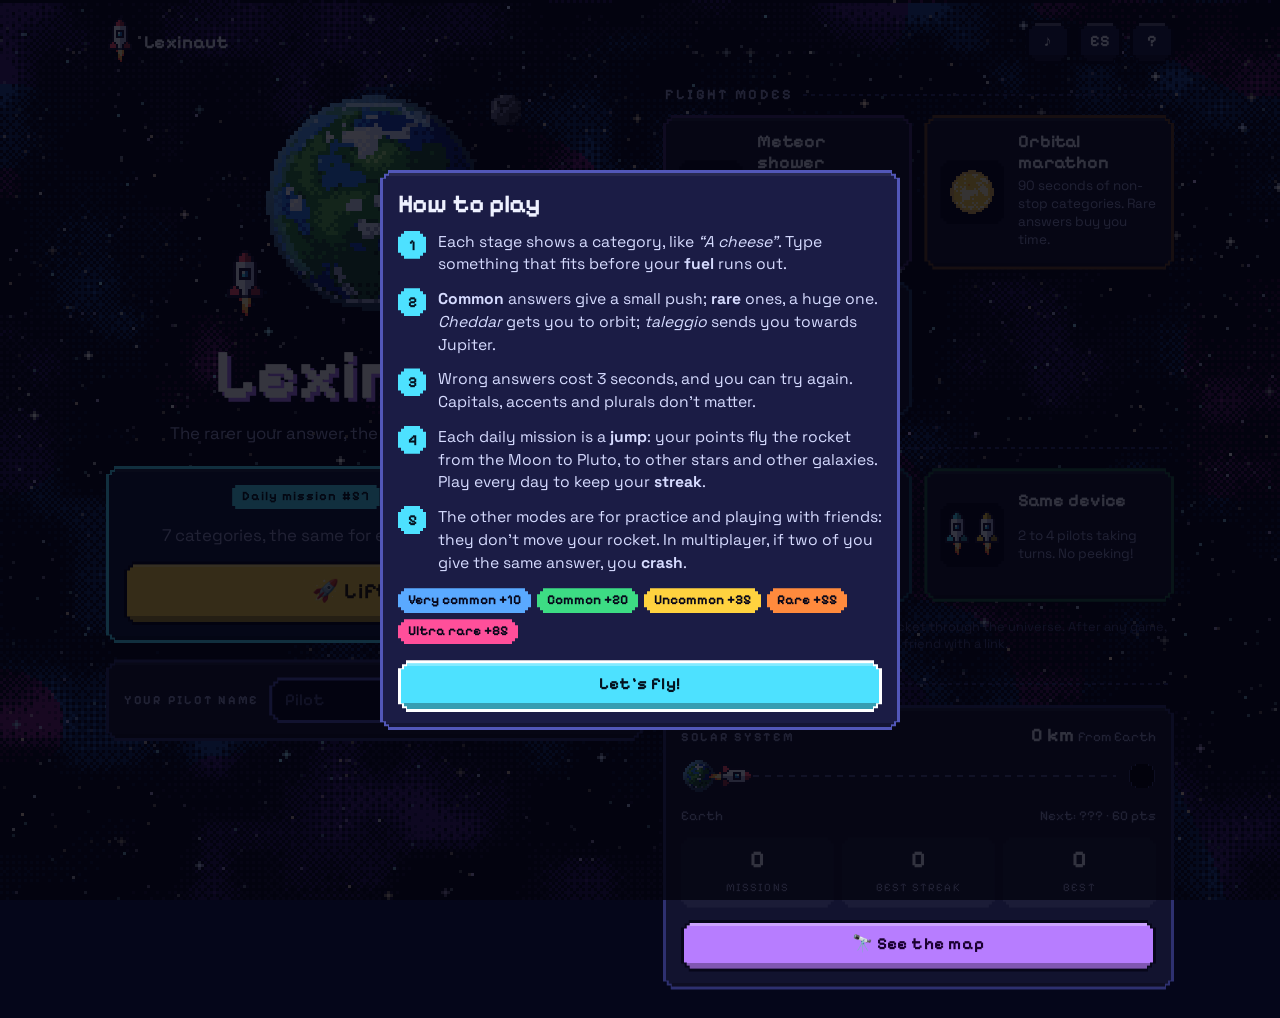
==== commit 7c09d668: "Lexinauta: nuevo nombre y viaje por el universo - El juego pasa a llamarse Lexinauta (Lexinaut en in" ====
--- a/index.html
+++ b/index.html
@@ -5,7 +5,7 @@
   <meta name="viewport" content="width=device-width, initial-scale=1, viewport-fit=cover, interactive-widget=resizes-content">
   <meta name="theme-color" content="#05061a">
   <meta name="description" content="Juego diario de palabras: cuanto más rara tu respuesta, más lejos llega tu cohete.">
-  <title>Hasta Plutón</title>
+  <title>Lexinauta</title>
   <link rel="manifest" href="manifest.webmanifest">
   <link rel="icon" href="iconos/icono.svg" type="image/svg+xml">
   <link rel="apple-touch-icon" href="iconos/icono-192.png">
@@ -20,7 +20,7 @@
     <header class="barra">
       <button class="marca" id="ir-inicio" aria-label="Inicio">
         <i data-cohete="#ff4f6a" data-escala="2"></i>
-        <span id="marca-nombre">Hasta Plutón</span>
+        <span id="marca-nombre">Lexinauta</span>
       </button>
       <div class="barra-acciones">
         <button class="btn icono" id="boton-sonido" aria-label="Sonido">♪</button>
--- a/css/estilo.css
+++ b/css/estilo.css
@@ -1,5 +1,5 @@
 /* ==========================================================================
-   Hasta Plutón · pixel art moderno
+   Lexinauta · pixel art moderno
    Paneles y botones con esquinas en escalón, sombras duras, tipografía pixel,
    sprites en <canvas> escalados con image-rendering: pixelated.
    ========================================================================== */
@@ -382,6 +382,43 @@
 .inicio-col, .juego, .juego-rejilla > * { min-width: 0; }
 
 /* ==========================================================================
+   Viaje por el universo, racha y mapa
+   ========================================================================== */
+.silueta { filter: brightness(0) drop-shadow(0 0 0 #3a3f7a) drop-shadow(1px 0 0 #3a3f7a) drop-shadow(-1px 0 0 #3a3f7a); opacity: .9; }
+.alt-planeta.lejos { opacity: .6; }
+.alt-planeta.lejos::after { content: "›"; position: absolute; right: -10px; top: 50%; transform: translateY(-55%); color: var(--apagado); font-size: 1.1rem; }
+
+.racha { display: inline-flex; align-items: center; gap: 8px; font: 700 .95rem var(--pixel); }
+.racha-fuego b { color: var(--naranja); font-size: 1.15rem; }
+.racha-fuego.apagada { filter: grayscale(1); opacity: .6; }
+.racha-escudos { display: inline-flex; gap: 2px; }
+.racha-escudos { gap: 4px; }
+.escudo { fill: var(--borde); }
+.escudo .brillo { fill: transparent; }
+.escudo.lleno { fill: var(--cian); }
+.escudo.lleno .brillo { fill: #d8f8ff; }
+
+.descubrimiento { display: grid; grid-template-columns: auto 1fr; gap: 12px; align-items: center; text-align: left; padding: 10px 12px 12px;
+  background: color-mix(in srgb, var(--amarillo) 10%, var(--panel-2)); clip-path: var(--muesca-int); animation: entrar .5s steps(6) .6s both; }
+.descubrimiento b { font-size: 1.1rem; color: var(--amarillo); }
+.descubrimiento small { display: block; color: var(--tenue); font: 400 .8rem var(--texto); }
+.descubrimiento p { margin: 4px 0 0; font-size: .9rem; color: #d6dbff; }
+
+.capitulo { display: grid; gap: 10px; }
+.capitulo.cerrado { opacity: .75; }
+.objetos { display: grid; gap: 8px; margin: 0; padding: 0; list-style: none; }
+.objeto { display: grid; grid-template-columns: 84px 1fr; gap: 14px; align-items: center; padding: 12px; background: var(--panel); clip-path: var(--muesca-int); }
+.objeto-sprite { display: grid; place-items: center; min-height: 72px; }
+.objeto h3 { margin: 0; font: 700 1.15rem var(--pixel); }
+.objeto p { margin: 2px 0 0; font-size: .88rem; color: #cdd2f5; }
+.objeto .objeto-dist { color: var(--cian); font: 700 .78rem var(--pixel); letter-spacing: .04em; }
+.objeto.oculto h3 { color: var(--apagado); }
+.objeto.oculto p { color: var(--apagado); }
+.objeto.aqui { background: color-mix(in srgb, var(--amarillo) 12%, var(--panel-2)); box-shadow: inset 4px 0 0 var(--amarillo); }
+.objeto .chip { margin-top: 8px; }
+.diaria-cabecera .racha { padding: 2px 8px; }
+
+/* ==========================================================================
    Sprites en pantallas anchas
    ========================================================================== */
 @media (min-width: 900px) {
@@ -398,7 +435,8 @@
   .inicio-rejilla { display: grid; grid-template-columns: 1.05fr 1fr; gap: 20px; align-items: start; }
   .inicio-col { display: grid; gap: 16px; }
   .hero-escena { height: 250px; }
-  .juego-rejilla { display: grid; grid-template-columns: 120px minmax(0, 620px); justify-content: center; gap: 28px; align-items: start; }
+  .juego-rejilla { display: grid; grid-template-columns: 170px minmax(0, 620px); justify-content: center; gap: 20px; align-items: start; }
+  .juego-rejilla > aside { padding-right: 70px; }
   .altimetro { height: min(66vh, 580px); margin: 30px 0 0; }
   .altimetro::before { left: 50%; right: auto; top: 0; bottom: 0; width: 2px; height: auto; background: repeating-linear-gradient(180deg, var(--apagado) 0 4px, transparent 4px 8px); }
   .alt-progreso { left: calc(50% - 1px); top: auto; bottom: 0; width: 4px; height: var(--pos, 0%); transition: height .9s steps(10); background: repeating-linear-gradient(180deg, var(--naranja) 0 4px, var(--amarillo) 4px 8px); }
